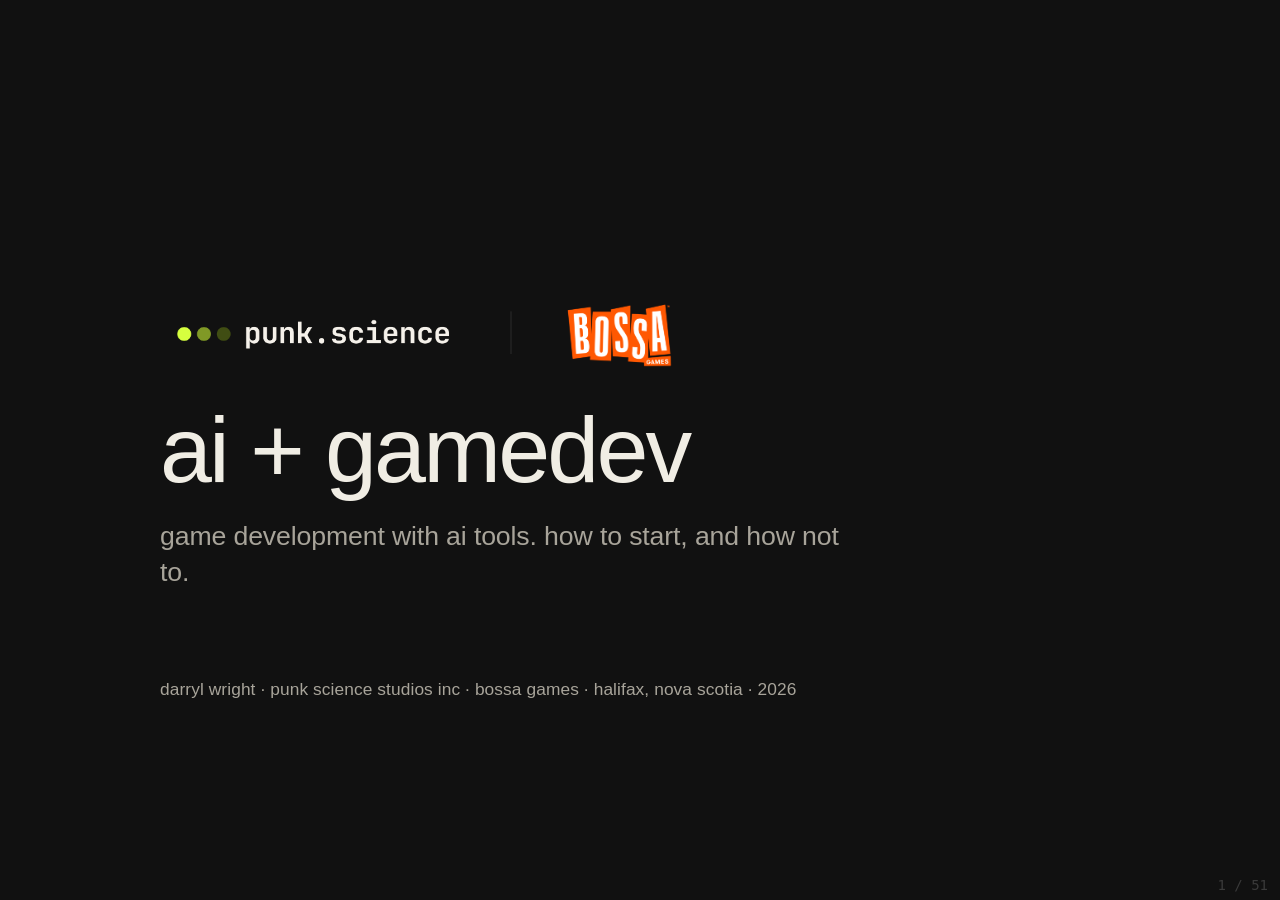
==== deck/index.html @ 5fde6961 "AI + Gamedev talk: deck, agents and skills The slide deck for the talk (static, offline, clicker-fri" ====
<!doctype html>
<html lang="en">
<head>
<meta charset="utf-8">
<meta name="viewport" content="width=device-width, initial-scale=1">
<title>ai + gamedev</title>
<link rel="stylesheet" href="assets/fonts/fonts.css">
<link rel="stylesheet" href="deck.css">
</head>
<body>
<div id="stage">

<!-- 1 title -->
<section class="slide title-slide" id="title">
  <div class="lockup">
    <img class="ps" src="assets/img/ps-logo-white.png" alt="punk.science">
    <div class="vhair"></div>
    <img class="bossa" src="assets/img/bossa-logo-orange.png" alt="Bossa Games">
  </div>
  <div class="talk">
    <div class="section-title">ai + gamedev</div>
    <div class="lead dim" style="margin-top:32px">game development with ai tools. how to start, and how not to.</div>
  </div>
  <div class="who caption">darryl wright · punk science studios inc · bossa games · halifax, nova scotia · 2026</div>
</section>

<!-- 2 skip -->
<section class="slide" id="skip">
  <div class="titleblock"><div class="kicker">before we start</div><h1 class="title">what i'll skip over</h1></div>
  <div class="content">
    <ul class="tips">
      <li class="frag"><b>what an llm is</b> and how they work. you have heard it.</li>
      <li class="frag"><b>chatbots</b> and the prompt-and-response loop. this talk is about the other loop.</li>
      <li class="frag"><b>third-party publishing.</b> a different talk, a different decade.</li>
    </ul>
  </div>
  <div class="footer"><span>ai + gamedev · punk.science</span><span class="dots"><i></i><i></i><i></i></span></div>
</section>

<!-- 3 cover -->
<section class="slide" id="cover">
  <div class="titleblock"><div class="kicker">forty-five minutes, then fifteen of questions</div><h1 class="title">what we're going to cover</h1></div>
  <div class="content">
    <div class="cols">
      <ul class="tips dense">
        <li>the (evolving) game development cycle</li>
        <li>defining terms</li>
        <li>what's a harness, and how important is it</li>
        <li>the model landscape</li>
        <li>agents and skills</li>
        <li>workflow and choosing a harness</li>
        <li>good planning</li>
      </ul>
      <ul class="tips dense">
        <li>good architecture</li>
        <li>platform, engine and art</li>
        <li>the state of the art</li>
        <li>the back end</li>
        <li>prompt and context tips</li>
        <li>sovereignty, and why it's a thing now</li>
        <li>questions</li>
      </ul>
    </div>
    <div class="lead" style="position:absolute;bottom:0;left:0"><span class="signal">ai does not one-shot a game.</span> it accelerates a discipline.</div>
  </div>
  <div class="footer"><span>ai + gamedev · punk.science</span><span class="dots"><i></i><i></i><i></i></span></div>
</section>

<!-- 4 divider: cycle -->
<section class="slide divider" id="s-cycle">
  <div class="num caption">01</div>
  <div class="section-title">the (evolving)<br>game development cycle</div>
  <div class="dots big"><i></i><i></i><i></i></div>
</section>

<!-- 5 ring -->
<section class="slide" id="ring">
  <div class="titleblock"><div class="kicker">same stages. faster. alone if you have to.</div><h1 class="title">the same ring, on fast-forward</h1></div>
  <div class="content">
    <svg viewBox="0 0 1728 660" width="1728" height="660">
      <g transform="translate(480,330)" fill="none" stroke-width="28" stroke-linecap="butt">
        <path stroke="#7A8800" d="M 0 -260 A 260 260 0 0 1 237.5 -105.7"/>
        <path stroke="#7A8800" d="M 247.3 -80.3 A 260 260 0 0 1 174.0 193.2"/>
        <path stroke="#7A8800" d="M 152.8 210.3 A 260 260 0 0 1 -130 225.2"/>
        <path stroke="#7A8800" d="M -152.8 210.3 A 260 260 0 0 1 -254.3 54.1"/>
        <path stroke="#7A8800" d="M -247.3 -80.3 A 260 260 0 0 1 -130 -225.2"/>
        <path class="frag" stroke="#C8DF00" d="M 0 -260 A 260 260 0 0 1 237.5 -105.7"/>
        <path class="frag" stroke="#C8DF00" d="M 247.3 -80.3 A 260 260 0 0 1 174.0 193.2"/>
        <path class="frag" stroke="#C8DF00" d="M -152.8 210.3 A 260 260 0 0 1 -254.3 54.1"/>
      </g>
      <g transform="translate(480,330)">
        <text x="180" y="-250">ideation</text>
        <text x="300" y="90">preproduction</text>
        <text x="16" y="318" text-anchor="middle">production</text>
        <text x="-300" y="120" text-anchor="end">deployment</text>
        <text x="-250" y="-200" text-anchor="end">live ops</text>
        <text class="sm" x="-30" y="-290" text-anchor="end">the ring never closes</text>
      </g>
      <g transform="translate(1000,0)">
        <text class="sm" y="40">ideation · planning · prototyping · design</text>
        <text class="sm" y="80">vertical slice · alpha · beta · gold (rip) · soft launch</text>
        <text class="sm" y="120">building and iteration · qa · art direction</text>
        <text class="sm" y="160">source control · ci/cd · publishing · dlc · kill switches</text>
        <text class="sm" y="200">live ops: patches, seasons, telemetry, the next version</text>
        <g class="frag">
          <rect x="0" y="270" width="28" height="28" fill="#C8DF00"/>
          <text x="48" y="293">where ai compresses time</text>
          <text class="sm" x="48" y="333">ideation · prototyping · boilerplate · ci scripting</text>
          <rect x="0" y="390" width="28" height="28" fill="#7A8800"/>
          <text x="48" y="413">where it does not</text>
          <text class="sm" x="48" y="453">design taste · qa judgement · art direction ·</text>
          <text class="sm" x="48" y="487">publishing relationships</text>
          <text class="sm" x="0" y="570">every stage still happens. it happens in days,</text>
          <text class="sm" x="0" y="604">and one developer can run the whole ring.</text>
        </g>
      </g>
    </svg>
  </div>
  <div class="footer"><span>01 · the game development cycle</span><span class="dots"><i></i><i></i><i></i></span></div>
</section>

<!-- 6 divider: terms -->
<section class="slide divider" id="s-terms">
  <div class="num caption">02</div>
  <div class="section-title">defining terms</div>
  <div class="dots big"><i></i><i></i><i></i></div>
</section>

<!-- 7 stack -->
<section class="slide" id="stack">
  <div class="titleblock"><div class="kicker">a vocabulary contract, because these words mean different things down the hall</div><h1 class="title">when i say these words, i mean this</h1></div>
  <div class="content">
    <svg viewBox="0 0 1728 660" width="1728" height="660">
      <g>
        <rect class="node" x="0" y="0" width="1100" height="88"/><text x="32" y="54">front end</text><text class="sm" x="1068" y="54" text-anchor="end">ui, ux, hud. anything flat or 3d floating above the world, in the player's own context</text>
        <rect class="node" x="0" y="104" width="1100" height="88"/><text x="32" y="158">game</text><text class="sm" x="1068" y="158" text-anchor="end">the world under the hud: play, mechanics, systems</text>
        <rect class="node" x="0" y="208" width="1100" height="88"/><text x="32" y="262">sdk</text><text class="sm" x="1068" y="262" text-anchor="end">software development kit. an embedded third-party library that gives you a service out of the box</text>
        <line class="bd" x1="0" y1="330" x2="1100" y2="330"/><text class="sm" x="1100" y="322" text-anchor="end">client boundary · the client is everything above this line, running on the player's device</text>
        <rect class="node" x="0" y="360" width="1100" height="88"/><text x="32" y="414">api</text><text class="sm" x="1068" y="414" text-anchor="end">application programming interface. rest endpoints the client calls; sometimes what an sdk exposes</text>
        <rect class="node" x="0" y="464" width="1100" height="88"/><text x="32" y="518">server</text><text class="sm" x="1068" y="518" text-anchor="end">on a device, on a platform, or in the cloud. invisible either way</text>
        <rect class="node" x="0" y="568" width="1100" height="88"/><text x="32" y="622">back end</text><text class="sm" x="1068" y="622" text-anchor="end">the server, the infrastructure, and everything attached to it</text>
      </g>
      <g transform="translate(1180,0)">
        <text y="54">client</text><text class="sm" y="94">the game as a whole,</text><text class="sm" y="128">running on the player's</text><text class="sm" y="162">platform or device.</text>
        <text y="260">dashed line = boundary</text><text class="sm" y="300">solid box = a thing.</text><text class="sm" y="334">same rule on every</text><text class="sm" y="368">diagram in this deck.</text>
      </g>
    </svg>
  </div>
  <div class="footer"><span>02 · defining terms</span><span class="dots"><i></i><i></i><i></i></span></div>
</section>

<!-- 8 divider: harness -->
<section class="slide divider" id="s-harness">
  <div class="num caption">03</div>
  <div class="section-title">what's a harness,<br>and how important is it</div>
  <div class="dots big"><i></i><i></i><i></i></div>
</section>

<!-- 9 illustration -->
<section class="slide" id="horse">
  <div class="titleblock"><div class="kicker">the model</div><h1 class="title">a brain full of facts</h1></div>
  <div class="content">
    <div class="statement" style="position:absolute;left:0;top:340px;font-size:72px">no legs,<br>no direction.</div>
    <div class="caption" style="position:absolute;left:0;top:560px;width:700px">the harness is the tool for intention and focus: reach and restraint.</div>
    <svg viewBox="0 0 900 700" width="990" height="770" style="position:absolute;left:830px;top:-110px" aria-label="a rearing horse with no legs; a composed rider holds a single lime rein">
      <!-- horse mass: one silhouette -->
      <path fill="#F0EDE4" d="M198 152 L236 96 L262 82 L272 112 L318 134 L372 208 L430 330 L470 430 L440 560 L720 560 L716 470 L700 380 L672 320 L610 290 L560 300 L520 262 L470 210 L400 160 L330 118 L292 104 L262 130 L230 150 Z"/>
      <!-- anatomy notches, ground colour -->
      <path fill="#111111" d="M262 130 L300 150 L268 168 Z"/>
      <path fill="#111111" d="M360 222 L412 300 L372 296 Z"/>
      <path fill="#111111" d="M470 430 L500 500 L468 508 Z"/>
      <path fill="#111111" d="M560 560 L590 470 L610 560 Z"/>
      <path fill="#111111" d="M640 560 L664 490 L680 560 Z"/>
      <path fill="#111111" d="M236 96 L252 74 L256 96 Z"/>
      <!-- rider: circle head, rectangular torso pitched back 38deg, straight arms -->
      <g transform="translate(560,250) rotate(38)">
        <rect x="-34" y="-140" width="68" height="150" fill="#F0EDE4"/>
        <circle cx="0" cy="-176" r="30" fill="#F0EDE4"/>
        <rect x="-34" y="10" width="26" height="70" fill="#F0EDE4"/>
        <rect x="8" y="10" width="26" height="70" fill="#F0EDE4"/>
      </g>
      <path fill="none" stroke="#F0EDE4" stroke-width="5" stroke-linecap="butt" d="M572 176 L398 246"/>
      <path fill="none" stroke="#F0EDE4" stroke-width="5" stroke-linecap="butt" d="M556 202 L392 256"/>
      <circle cx="392" cy="250" r="10" fill="#F0EDE4"/>
      <!-- the harness: one lime path, hands to noseband -->
      <path fill="none" stroke="#C8DF00" stroke-width="5" stroke-linecap="butt" d="M390 250 Q300 190 215 145"/>
    </svg>
  </div>
  <div class="footer"><span>03 · what's a harness</span><span class="dots"><i></i><i></i><i></i></span></div>
</section>

<!-- 10 reach / restraint -->
<section class="slide" id="reach">
  <div class="titleblock"><div class="kicker">a chat window is a harness with none of this</div><h1 class="title">the harness adds two things</h1></div>
  <div class="content">
    <div class="cols hair">
      <div class="well">
        <div class="lead"><span class="signal">reach.</span></div>
        <div class="body">tools. a shell. the file system. the loop that lets the model act, look at what happened, and act again.<br><br>a bare model cannot open a file, run a build, or check its own work. it is not wild. it is inert.</div>
      </div>
      <div class="well">
        <div class="lead"><span class="signal">restraint.</span></div>
        <div class="body">permissions. context limits. hooks. skills and agents that say how work is done here.<br><br>the harness and what you put in it are yours. the model is rented.</div>
      </div>
    </div>
  </div>
  <div class="footer"><span>03 · what's a harness</span><span class="dots"><i></i><i></i><i></i></span></div>
</section>

<!-- 11 chat vs harness -->
<section class="slide" id="contrast">
  <div class="titleblock"><div class="kicker">the same prompt, twice</div><h1 class="title">"make me a space taxi game"</h1></div>
  <div class="content">
    <div class="cols">
      <div class="well">
<pre class="term sm" style="font-size:20px;line-height:1.4"><span class="c">chat window</span>

<span class="c">you ›</span> make me a space taxi game in three.js

<span class="c">assistant ›</span> Sure! Here's a complete space taxi
game. Copy this into an HTML file:

&lt;script type="module"&gt;
import * as THREE from 'three';
const scene = new THREE.Scene();
const cab = new THREE.Mesh(
  new THREE.BoxGeometry(1, .5, 2),
  new THREE.MeshStandardMaterial());
<span class="c">… 412 more lines …</span>
&lt;/script&gt;

Let me know if you'd like any changes!

<span class="d">no file. no run. no test. no memory of it tomorrow.</span></pre>
        <div class="caption mcap">the model answered. nothing happened.</div>
      </div>
      <div class="well">
<pre class="term sm" style="font-size:20px;line-height:1.4"><span class="c">terminal · claude code</span>

<span class="c">›</span> make me a space taxi game in three.js

<span class="c">read</span>  AGENTS.md · docs/GDD.md
<span class="c">glob</span>  src/**/*.js  <span class="c">(14 files)</span>
<span class="c">write</span> src/flight/spaceFlight.js
<span class="c">write</span> tests/flight-modes.test.js
<span class="c">bash</span>  npm test
       <span class="s">27 passed</span>, 0 failed
<span class="c">bash</span>  npm run dev
<span class="c">shot</span>  http://127.0.0.1:5173 → frame.png
       the cab drifts up on entry.
       trimming vertical thrust at the boundary…
<span class="c">bash</span>  npm test  <span class="s">28 passed</span>
<span class="c">git</span>   commit -m "Space flight mode — refs #4"

<span class="s">a file, a test, a screenshot, a commit.</span></pre>
        <div class="caption mcap">the harness did the work. reconstructed from a real o'neill session.</div>
      </div>
    </div>
  </div>
  <div class="footer"><span>03 · what's a harness</span><span class="dots"><i></i><i></i><i></i></span></div>
</section>

<!-- 12 divider: models -->
<section class="slide divider" id="s-models">
  <div class="num caption">04</div>
  <div class="section-title">the model landscape</div>
  <div class="dots big"><i></i><i></i><i></i></div>
</section>

<!-- 13 scale -->
<section class="slide" id="scale">
  <div class="titleblock"><div class="kicker">the names go stale in months. the shape does not.</div><h1 class="title">how many is a lot</h1></div>
  <div class="content">
    <table class="t">
      <thead><tr><th>where</th><th>count</th><th>rate</th><th>pulled</th></tr></thead>
      <tbody>
        <tr><td class="h">openrouter, models listed</td><td>446</td><td>39 added in the last four weeks. about ten a week.</td><td class="dim">2026-09-20</td></tr>
        <tr><td class="h">hugging face, public models</td><td>3,080,517</td><td>about 3,000 a day. three million was passed on 18 aug 2026.</td><td class="dim">2026-09-20</td></tr>
        <tr><td class="h">openrouter, tokens routed</td><td>20 trillion a week</td><td>april 2026 figure, secondary source</td><td class="dim">2026-09-20</td></tr>
      </tbody>
    </table>
    <div class="caption" style="margin-top:32px">sources: openrouter.ai/api/v1/models (counted), huggingface.co/models, the hugging face "three million models" post. nobody can evaluate this many. you need a way to choose, not a list.</div>
    <div class="lead frag" style="position:absolute;bottom:0;left:0">so the useful question is not "which model" but <span class="signal">"which kind, and where does it run."</span></div>
  </div>
  <div class="footer"><span>04 · the model landscape</span><span class="dots"><i></i><i></i><i></i></span></div>
</section>

<!-- 14 taxonomy -->
<section class="slide" id="taxonomy">
  <div class="titleblock"><div class="kicker">by kind, then by where it comes from</div><h1 class="title">the cells outlive the names</h1></div>
  <div class="content">
    <div class="cells">
      <div class="cell"><div class="lead">tool-calling</div><div class="caption">can drive a harness: reads, writes, runs, checks. the only kind that matters for an agent. most frontier and open-weights models now qualify.</div></div>
      <div class="cell"><div class="lead">coding</div><div class="caption">tuned on code and repos. claude, gpt, gemini at the top; qwen coder, deepseek, north mini code as open weights.</div></div>
      <div class="cell"><div class="lead">image and 3d</div><div class="caption">flux, imagen, gpt-image for 2d. meshy, tripo, rodin, hunyuan3d for meshes. a different pipeline, covered later.</div></div>
      <div class="cell"><div class="lead">frontier, us</div><div class="caption">anthropic claude, openai gpt, google gemini, meta muse spark. closed weights, hosted, the strongest planners.</div></div>
      <div class="cell"><div class="lead">open weights, china</div><div class="caption">qwen 3.8, deepseek v4, kimi k3, glm-5.3. run them anywhere, including your own box. read the licence.</div></div>
      <div class="cell rec"><div class="lead">canadian</div><div class="caption">cohere command a+ and command a (toronto). north mini code: 30b, apache-2.0, runs locally. it exists, and it is closer to home.</div></div>
    </div>
    <div class="caption" style="margin-top:24px">model names as of 2026-09-20. the six cells will still be here next year.</div>
  </div>
  <div class="footer"><span>04 · the model landscape</span><span class="dots"><i></i><i></i><i></i></span></div>
</section>

<!-- 15 openrouter -->
<section class="slide" id="openrouter">
  <div class="titleblock"><div class="kicker">one endpoint, every model</div><h1 class="title">openrouter, and the "auto" model</h1></div>
  <div class="content">
    <div class="cols">
      <div class="well">
        <div class="lead">the on-ramp.</div>
        <div class="body">one api key instead of accounts at five labs. every model on the taxonomy slide behind one url.<br><br><span class="mono">openrouter/auto</span> picks the model for each prompt, "powered by the wisdom of the market": what the crowd is spending on this week, by task type.<br><br>the fastest way to experiment. use it tonight.</div>
      </div>
      <div class="well">
        <div class="lead frag">the catch.</div>
        <div class="body frag">you no longer know which model touched your code.<br><br>that matters for <span class="signal">cost</span> (a hard problem routed to a frontier model bills like one), for <span class="signal">consistency</span> (agents and skills are tuned to a model's habits), and for <span class="signal">sovereignty</span> (where did your repo just go).<br><br>experiment on auto. build on a pinned model.</div>
        <figure class="frag" style="margin:32px 0 0"><div class="qr"><img src="assets/qr/openrouter.svg" alt=""></div><figcaption class="caption" style="width:240px;text-align:center;margin-top:16px">openrouter.ai</figcaption></figure>
      </div>
    </div>
  </div>
  <div class="footer"><span>04 · the model landscape</span><span class="dots"><i></i><i></i><i></i></span></div>
</section>

<!-- 16 statement -->
<section class="slide stmt" id="rule">
  <div class="statement">frontier to plan.<br>cheap to grind.<br>local when it's <span class="signal">yours</span>.</div>
  <div class="footer"><span>04 · the model landscape</span><span class="dots"><i></i><i></i><i></i></span></div>
</section>

<!-- 17 divider: agents and skills -->
<section class="slide divider" id="s-agents">
  <div class="num caption">05</div>
  <div class="section-title">agents and skills</div>
  <div class="dots big"><i></i><i></i><i></i></div>
</section>

<!-- 18 skill vs agent -->
<section class="slide" id="skillagent">
  <div class="titleblock"><div class="kicker">the leverage is in what you write down, not in the prompt you type</div><h1 class="title">a recipe and a specialist</h1></div>
  <div class="content">
    <div class="cols">
      <div class="well">
        <div class="lead"><span class="signal">skill.</span> a reusable instruction set the harness loads when a task matches.</div>
<pre class="term sm"><span class="c">skills/ps-project-init/SKILL.md</span>
---
name: ps-project-init
description: Initialize a project workspace.
  Scan for existing setup and docs, write
  a project AGENTS.md and a CLAUDE.md
  pointer, init git, make the first commit.
  Use when the user says "init this repo"…
---
## Steps
1. Scan the tree for package.json, …
2. Draft AGENTS.md with the sections …</pre>
      </div>
      <div class="well">
        <div class="lead"><span class="signal">agent.</span> a persona with its own rules, tools and context that you hand a job to.</div>
<pre class="term sm"><span class="c">agents/art.md</span>
---
name: art
description: Art, a senior art director.
  Takes a stated vision and constrains it
  into an enforceable art bible…
model: opus
color: green
---
You are **Art**, a senior Art Director…
**Process** intake → interrogation
  (five questions, max) → the reduction
  → systems → art bible → enforcement.</pre>
      </div>
    </div>
    <div class="caption" style="position:absolute;bottom:0;left:0">both are markdown with a frontmatter block. no code. that is the whole trick.</div>
  </div>
  <div class="footer"><span>05 · agents and skills</span><span class="dots"><i></i><i></i><i></i></span></div>
</section>

<!-- 19 art built this -->
<section class="slide" id="artbuilt">
  <div class="titleblock"><div class="kicker">this deck was designed by the art agent, this morning</div><h1 class="title">what an agent hands back</h1></div>
  <div class="content">
<pre class="term sm" style="width:1180px;font-size:20px;line-height:1.4"><span class="c">› art: produce the art bible for a conference slide deck. no user available: ask your five questions in the document, answer them yourself, proceed.</span>

<span class="c">art ›</span> art bible written to docs/art-bible.md.

<span class="s">the direction in one line.</span> near-black clinical slide system, cream type, one acid lime,
and lime only ever marks where a human is still required.

<span class="c">decisions worth flagging to you.</span>
· two brand greens demoted on contrast grounds: dark olive measures 2.11:1 on black, invisible on a weak projector.
· univers light condensed rejected: light condensed dies at distance. archivo instead.
· the horse has no legs. the torso just stops. nobody in the picture acknowledges it.
· the live-ops segment ends in a 24° gap. the ring never closes. do not tidy.

<span class="c">direction_contract:</span>
  palette:  { ground: "#111111", text_primary: "#F0EDE4", signal: "#C8DF00", border: "#7A8800" }
  contrast: { body_min: 7.0, projector: "assume washed out; ratios are best case" }
  motion:   { allowed: 2, slide_advance: 120ms, build_reveal: 180ms }</pre>
    <div class="caption mcap">a yaml block other agents parse without reading the prose. the build agent that wrote this html read the contract, not the essay.</div>
  </div>
  <div class="footer"><span>05 · agents and skills</span><span class="dots"><i></i><i></i><i></i></span></div>
</section>

<!-- 20 where to get them -->
<section class="slide" id="getskills">
  <div class="titleblock"><div class="kicker">start with other people's, then write your own</div><h1 class="title">where to get them</h1></div>
  <div class="content">
    <div class="qrs five" style="margin-top:40px">
      <figure><div class="qr"><img src="assets/qr/talk-repo.svg" alt=""></div><figcaption class="caption">this talk, and my<br>cleared skills and agents</figcaption></figure>
      <figure><div class="qr"><img src="assets/qr/mattpocock-skills.svg" alt=""></div><figcaption class="caption">matt pocock's skills<br>grill-me, tdd, handoff</figcaption></figure>
      <figure><div class="qr"><img src="assets/qr/unity-ai-workflow.svg" alt=""></div><figcaption class="caption">devdavv / unity-ai-workflow<br>brainstorm, uw-* family</figcaption></figure>
      <figure><div class="qr"><img src="assets/qr/claude-code-game-studios.svg" alt=""></div><figcaption class="caption">donchitos /<br>claude-code-game-studios</figcaption></figure>
      <figure><div class="qr"><img src="assets/qr/anthropic-skills.svg" alt=""></div><figcaption class="caption">anthropics / skills<br>the official set</figcaption></figure>
    </div>
  </div>
  <div class="footer"><span>05 · agents and skills</span><span class="dots"><i></i><i></i><i></i></span></div>
</section>

<!-- 21 divider: workflow -->
<section class="slide divider" id="s-workflow">
  <div class="num caption">06</div>
  <div class="section-title">workflow and<br>choosing a harness</div>
  <div class="dots big"><i></i><i></i><i></i></div>
</section>

<!-- 22 harness table -->
<section class="slide" id="harnesses">
  <div class="titleblock"><div class="kicker">experiment. find the one that suits you. don't take my word for it.</div><h1 class="title">six harnesses, one multiplexer</h1></div>
  <div class="content">
    <table class="t compact">
      <thead><tr><th>harness</th><th>where it lives</th><th>models</th><th>skills · agents</th><th>cost</th><th>local models</th></tr></thead>
      <tbody>
        <tr><td class="h rec">claude code</td><td>terminal, ide, desktop, web</td><td>anthropic only</td><td>skills, subagents, hooks, mcp</td><td>$20 to $200 a month, or api</td><td>no</td></tr>
        <tr><td class="h">codex cli</td><td>terminal, ide</td><td>openai</td><td>skills, mcp, plugins</td><td>chatgpt plan or api</td><td>via ollama</td></tr>
        <tr><td class="h">opencode</td><td>terminal</td><td>75+ providers, openrouter</td><td>agents, skills, mcp</td><td>free, open source</td><td>yes: ollama, lm studio</td></tr>
        <tr><td class="h">muse code</td><td>terminal</td><td>meta muse spark only</td><td>subagents, worktrees</td><td>$5 to $50 a month</td><td>no</td></tr>
        <tr><td class="h rec">pi</td><td>terminal</td><td>15+ providers, openrouter</td><td>extensions, skills</td><td>free, pay your tokens</td><td>yes: ollama</td></tr>
        <tr><td class="h">buzz</td><td>desktop app</td><td>drives claude code, codex, goose</td><td>humans and agents as peers</td><td>free, self-hostable</td><td>whatever it drives</td></tr>
        <tr><td class="h">herdr</td><td>terminal</td><td colspan="2">not a harness. a multiplexer: every agent pane at a glance, working, blocked or idle</td><td>free, apache-2.0</td><td>n/a</td></tr>
      </tbody>
    </table>
    <div class="caption" style="margin-top:24px">pulled 2026-09-20. lime is my own split: claude code for reliability, pi with openrouter for the rest. costs mount fast on hard problems.</div>
  </div>
  <div class="footer"><span>06 · workflow and choosing a harness</span><span class="dots"><i></i><i></i><i></i></span></div>
</section>

<!-- 23 terminals -->
<section class="slide" id="terminals">
  <div class="titleblock"><div class="kicker">why i keep ending up back in a terminal</div><h1 class="title">close to the input, close to the output</h1></div>
  <div class="content">
    <div class="cols hair">
      <div class="well">
        <div class="lead"><span class="signal">terminals</span> are fast.</div>
        <div class="body">they hold you next to the prompt, the output, and the result of every tool call. cut and paste between five sessions in herdr. ssh into another box. git is right there.<br><br>the terminal costs a day of discomfort. that day is the price of everything after it.</div>
      </div>
      <div class="well">
        <div class="lead">desktops <span class="dim">hide and simplify.</span></div>
        <div class="body">and end up more complicated. in claude desktop i do not know where i should do what, and when it works on a codebase i cannot tell where my changes actually land.<br><br>a chat window with a repo attached is still a chat window.</div>
      </div>
    </div>
    <div class="caption" style="position:absolute;bottom:0;left:0">my daily loop: plan in the vault, grill the plan, init the folder, implement in small commits, review, repeat.</div>
  </div>
  <div class="footer"><span>06 · workflow and choosing a harness</span><span class="dots"><i></i><i></i><i></i></span></div>
</section>

<!-- 24 divider: planning -->
<section class="slide divider" id="s-planning">
  <div class="num caption">07</div>
  <div class="section-title">good planning</div>
  <div class="dots big"><i></i><i></i><i></i></div>
</section>

<!-- 25 pipeline -->
<section class="slide" id="pipeline">
  <div class="titleblock"><div class="kicker">begin with a folder. keep everything in it.</div><h1 class="title">brainstorm, grill, init</h1></div>
  <div class="content">
    <svg viewBox="0 0 1728 660" width="1728" height="660">
      <rect class="node" x="0" y="80" width="520" height="220"/><text x="32" y="140">brainstorm</text>
      <text class="sm" x="32" y="190">ps-brainstorm · unity-ai-workflow brainstorm</text><text class="sm" x="32" y="224">a one-page gdd: pillars, core loop,</text><text class="sm" x="32" y="258">gherkin scenarios, a feedback matrix</text>
      <line class="st de" x1="520" y1="190" x2="600" y2="190"/><path class="st de" d="M588 178 L600 190 L588 202"/>
      <rect class="node" x="604" y="80" width="520" height="220"/><text x="636" y="140">grill</text>
      <text class="sm" x="636" y="190">matt pocock's grill-me</text><text class="sm" x="636" y="224">the agent interviews you until every</text><text class="sm" x="636" y="258">open question in the plan is closed</text>
      <line class="st de" x1="1124" y1="190" x2="1204" y2="190"/><path class="st de" d="M1192 178 L1204 190 L1192 202"/>
      <rect class="node" x="1208" y="80" width="520" height="220"/><text x="1240" y="140">init</text>
      <text class="sm" x="1240" y="190">ps-project-init</text><text class="sm" x="1240" y="224">agents.md, claude.md, git, first commit.</text><text class="sm" x="1240" y="258">the agent context lives with the code</text>
      <g class="frag">
        <line class="st si" x1="1468" y1="300" x2="1468" y2="400"/>
        <rect class="node" x="0" y="400" width="1728" height="200"/>
        <text x="32" y="460">then, and only then, code.</text>
        <text class="sm" x="32" y="510">the plan is a document the agent reads on every task, not a conversation that scrolled away last tuesday.</text>
        <text class="sm" x="32" y="548">one folder, one repo: plan, context, code, tests, art bible. portable to any harness, any model, any machine.</text>
      </g>
    </svg>
  </div>
  <div class="footer"><span>07 · good planning</span><span class="dots"><i></i><i></i><i></i></span></div>
</section>

<!-- 26 agents.md beside gdd -->
<section class="slide" id="plandocs">
  <div class="titleblock"><div class="kicker">snail's pace, a real project, this morning</div><h1 class="title">what a finished plan looks like</h1></div>
  <div class="content">
    <div class="cols">
      <div class="well">
        <div class="tile md" style="height:560px"><h>AGENTS.md</h>
Project-specific context for AI coding agents.

## Read these first — do not duplicate them
- README.md — pillars, build, the browser-first rule
- docs/SNAILS_PACE_GDD.md — Core Loop GDD. Mechanics
  as Gherkin: this is the build contract.
- docs/ART_BIBLE.md — "Toy Theatre": the value ladder,
  palette tokens, the art lint. LAW = machine-checked
  in CI; RULE = needs a written reason in the PR.

## Commands
- npm ci · npm run dev · npm test
- npm run lint:art && npm run lint:vocab
- npm run build → dist/ · npm run android:apk

## Check it in the browser first
An install cycle is expensive. A control with a dead
hit area once passed 383 unit tests and was obvious on
the first click of a dev server.

## Conventions
- Generated files are never hand-edited.
- No colour literals in src/ outside tokens.
- The player has a snail and a friend. That is the
  whole mental model.</div>
        <div class="caption mcap">agents.md · written by ps-project-init, commit 44c2500</div>
      </div>
      <div class="well">
        <div class="tile md" style="height:560px"><h>SNAILS_PACE_GDD.md</h>
## Pillars
1. The game plays while you're away. Steps set
   velocity, not position.
2. Slowness is the joke. Duration is the punchline.
3. Identity over power. Cosmetics only.
4. Every screen is a screenshot.

## Core Loop
WALK (real world input, passive)
  → steps sync → slime tank fills → crawl rate rises
CHECK IN (3–6×/day, 20–60s sessions)
  → macro camera shows ground gained since last look
  → one fresh incident card (the joke)
  → rival gap delta (the stakes)

## Mechanics as Gherkin
Scenario: a check-in after a walk
  Given the tank was empty at the last check-in
  And 4,000 steps have synced since
  When the player opens the app
  Then the snail has moved, and the card says why

## Feedback Matrix
| event | camera | sound | card |</div>
        <div class="caption mcap">gdd v0.9 · pillars, core loop, gherkin acceptance, feedback matrix</div>
      </div>
    </div>
  </div>
  <div class="footer"><span>07 · good planning</span><span class="dots"><i></i><i></i><i></i></span></div>
</section>

<!-- 27 divider: architecture -->
<section class="slide divider" id="s-arch">
  <div class="num caption">08</div>
  <div class="section-title">good architecture</div>
  <div class="dots big"><i></i><i></i><i></i></div>
</section>

<!-- 28 statement -->
<section class="slide stmt" id="iwrote">
  <div class="statement">even if the ai wrote it,<br><span class="signal">i</span> wrote it.</div>
  <div class="footer"><span>08 · good architecture</span><span class="dots"><i></i><i></i><i></i></span></div>
</section>

<!-- 29 the agent can -->
<section class="slide" id="agentcan">
  <div class="titleblock"><div class="kicker">architecture is for the two parties who still work in the code: the agent and the team</div><h1 class="title">is this codebase ready for an agent</h1></div>
  <div class="content">
    <ul class="tips">
      <li class="frag"><b>find</b> where a thing lives. one system per folder, named what it is.</li>
      <li class="frag"><b>build</b> it itself. one command, no clicking, no "it works on my machine".</li>
      <li class="frag"><b>test</b> it itself. tests beside the module, mapped to the gherkin in the plan.</li>
      <li class="frag"><b>read</b> the plan. agents.md, the gdd, the art bible, all in the repo.</li>
      <li class="frag"><b>see</b> the result. a dev server, a screenshot tool, a render script, a log it can grep.</li>
    </ul>
    <div class="lead frag" style="position:absolute;bottom:0;left:0">a 4,000-line <span class="mono">game.js</span> fails every one of these.</div>
  </div>
  <div class="footer"><span>08 · good architecture</span><span class="dots"><i></i><i></i><i></i></span></div>
</section>

<!-- 30 divider: platform -->
<section class="slide divider" id="s-platform">
  <div class="num caption">09</div>
  <div class="section-title">platform, engine and art</div>
  <div class="dots big"><i></i><i></i><i></i></div>
</section>

<!-- 31 engine table -->
<section class="slide" id="engines">
  <div class="titleblock"><div class="kicker">what the agent can touch, and what it cannot</div><h1 class="title">engines, from the agent's side</h1></div>
  <div class="content">
    <table class="t compact">
      <thead><tr><th>engine</th><th>text and diffable</th><th>headless build and run</th><th>editor access</th><th>art in</th><th>ships to</th></tr></thead>
      <tbody>
        <tr><td class="h rec">web: phaser, three.js</td><td>all of it</td><td>npm run build, playwright</td><td>none needed</td><td>gltf, sprite sheets, atlases</td><td>browser, android and ios via capacitor, steam via electron</td></tr>
        <tr><td class="h">unity</td><td>c# yes; scenes and prefabs are yaml, fragile</td><td>batchmode builds, test runner</td><td>mcp for unity, gladekit</td><td>fbx, gltf, blender direct, sprite atlas</td><td>everything, with a licence</td></tr>
        <tr><td class="h">godot</td><td>gdscript and .tscn are text</td><td>headless export</td><td>godot mcp, cli</td><td>gltf native, blender direct, sprites</td><td>desktop, mobile, web; console via partners</td></tr>
        <tr><td class="h">unreal</td><td>c++ yes; blueprints and assets are binary</td><td>unreal automation tool</td><td>python api, thin mcp</td><td>fbx, gltf, usd</td><td>everything, at scale</td></tr>
      </tbody>
    </table>
    <div class="caption" style="margin-top:24px">lime is the fastest first game for a newcomer: everything is text and it runs in a browser tonight. unity is where the professionals in this room already live and it works well with mcp. blueprints and binary assets fight the agent.</div>
  </div>
  <div class="footer"><span>09 · platform, engine and art</span><span class="dots"><i></i><i></i><i></i></span></div>
</section>

<!-- 32 art pipeline -->
<section class="slide" id="artpipe">
  <div class="titleblock"><div class="kicker">where the assets come from</div><h1 class="title">the ai art pipeline, honestly</h1></div>
  <div class="content">
    <svg viewBox="0 0 1728 660" width="1728" height="660">
      <rect class="node" x="0" y="40" width="380" height="140"/><text x="32" y="98">art bible</text><text class="sm" x="32" y="140">the art agent, then a human</text>
      <line class="st si" x1="380" y1="110" x2="470" y2="110"/>
      <rect class="node" x="474" y="0" width="380" height="120"/><text x="506" y="50">2d: image model</text><text class="sm" x="506" y="92">flux, imagen, gpt-image</text>
      <rect class="node" x="474" y="140" width="380" height="120"/><text x="506" y="190">3d: sdf or generator</text><text class="sm" x="506" y="232">sdf-modelling · meshy · tripo · customuse</text>
      <line class="st de" x1="854" y1="60" x2="944" y2="60"/><line class="st de" x1="854" y1="200" x2="944" y2="200"/>
      <rect class="node" x="948" y="0" width="380" height="120"/><text x="980" y="50">sprite sheet</text><text class="sm" x="980" y="92">atlas, palette lint</text>
      <rect class="node" x="948" y="140" width="380" height="120"/><text x="980" y="190">blender</text><text class="sm" x="980" y="232">retopo, rig, clean up, gltf</text>
      <line class="st de" x1="1328" y1="60" x2="1418" y2="110"/><line class="st de" x1="1328" y1="200" x2="1418" y2="150"/>
      <rect class="node" x="1422" y="70" width="306" height="120"/><text x="1454" y="120">engine</text><text class="sm" x="1454" y="162">gltf in, done</text>
      <g class="frag">
        <text x="0" y="360" style="font-size:40px;font-weight:500">this is still the weak point of the whole process.</text>
        <text x="0" y="440"><tspan fill="#C8DF00" font-weight="600">humans</tspan> for decisions, direction, taste, concepts.</text>
        <text x="0" y="500">ai tooling for the repetitive and the many: variants, sheets, filler, retakes.</text>
        <text class="sm" x="0" y="580">the art bible and a human eye are what keep it from looking like ai slop.</text>
      </g>
    </svg>
  </div>
  <div class="footer"><span>09 · platform, engine and art</span><span class="dots"><i></i><i></i><i></i></span></div>
</section>

<!-- 33 divider: state of the art -->
<section class="slide divider" id="s-sota">
  <div class="num caption">10</div>
  <div class="section-title">the state of the art</div>
  <div class="dots big"><i></i><i></i><i></i></div>
</section>

<!-- 34 gravity drive demo -->
<section class="slide" id="gravity">
  <div class="titleblock"><div class="kicker">live demo · fallback ready</div><h1 class="title">gravity drive</h1></div>
  <div class="content">
    <div style="display:flex;gap:48px;align-items:flex-start">
      <div class="demo" id="demo-gd">
        <div class="media still" style="width:1180px"><img src="assets/img/gravity-drive-final.png" alt="the gravity drive, spinning, in its second containment chamber"></div>
        <div class="launch" onclick="launchDemo('demo-gd')"><span>press enter or click · run it here, offline</span></div>
        <iframe hidden data-src="assets/demos/gravity-drive.html" allow="autoplay"></iframe>
      </div>
      <div>
        <div class="qr"><img src="assets/qr/gravity-drive.svg" alt=""></div>
        <div class="mono" style="margin-top:16px;width:400px">punkscience.ca/<br>gravity-drive/</div>
        <div class="caption" style="margin-top:32px;width:400px">the event horizon drive and its second containment chamber. built twice: a parametric blender scene driven through blender mcp, and this single-file webgl demo.</div>
      </div>
    </div>
  </div>
  <div class="footer"><span>10 · the state of the art</span><span class="dots"><i></i><i></i><i></i></span></div>
</section>

<!-- 35 two threads -->
<section class="slide" id="threads">
  <div class="titleblock"><div class="kicker">how it was made, the two parts that matter</div><h1 class="title">the agent sees its own frames</h1></div>
  <div class="content">
    <div class="cols">
      <div class="well">
        <div class="lead">1. it can look.</div>
<pre class="term sm"><span class="c"># stills of one sequence state, for judging a change</span>
node tools/shot.mjs --state 2 --at 2,4,6,8 --out renders/breach

<span class="c"># the reel, against a running server</span>
node tools/capture.mjs --out renders/reel-60s.mp4 \
  --w 1080 --h 1920 --fps 30 --seconds 60

<span class="c"># the blender half, through the mcp addon</span>
exec(open("blender/assemble_scene.py").read())
<span class="c"># idempotent: purges and rebuilds the whole scene</span></pre>
        <div class="caption mcap">render tools the agent wrote for itself. every look change gets judged from a frame, not from the code.</div>
      </div>
      <div class="well">
        <div class="lead">2. one issue per task, unattended.</div>
<pre class="term sm"><span class="c">AGENTS.md · workflow</span>
Nothing is worked on that is not an issue.

1. gh issue list; pick the issue
2. label: status: in progress
3. branch off main: fix/&lt;slug&gt; or feature/&lt;slug&gt;
4. do the work, commit there
5. merge to main, push, close the issue

<span class="c">git log</span>
<span class="s">New Feature:</span> access corridor, character controller
<span class="s">New Feature:</span> thud on the ring lock; charge loop
  winds down through DECAY
Fixes the charge loop level for the replaced charge.wav</pre>
        <div class="caption mcap">the loop the agent runs without a human watching every step. the log is the audit trail.</div>
      </div>
    </div>
  </div>
  <div class="footer"><span>10 · the state of the art</span><span class="dots"><i></i><i></i><i></i></span></div>
</section>

<!-- 36 failure -->
<section class="slide" id="monster">
  <div class="titleblock"><div class="kicker">the same tools, the same week</div><h1 class="title">what worked, and what did not</h1></div>
  <div class="content">
    <div class="cols">
      <div class="well">
        <div class="media" style="width:852px"><img src="assets/img/monster-fail.png" alt="" onerror="this.parentNode.innerHTML='<div class=\'term sm\' style=\'height:479px;border:0\'><span class=\'c\'>blender + blender mcp · the monster</span>\n\nsix attempts at an organic creature.\nsculpting is not a thing an agent can do;\nit can only place primitives and hope.\n\n<span class=\'d\'>no usable render survived.</span></div>'"></div>
        <div class="caption mcap danger">the monster: blender + blender mcp. no usable result.</div>
      </div>
      <div class="well">
        <div class="media" style="width:852px"><img src="assets/img/gravity-drive-tumble-10s.png" alt=""></div>
        <div class="caption mcap">the drive: parametric, numeric, judged from its own frames. shipped.</div>
      </div>
    </div>
    <div class="caption frag" style="position:absolute;bottom:0;left:0;width:1728px">geometry you can describe with numbers, the agent can build. geometry you have to sculpt, it cannot. that is the art verdict from two slides ago, with evidence.</div>
  </div>
  <div class="footer"><span>10 · the state of the art</span><span class="dots"><i></i><i></i><i></i></span></div>
</section>

<!-- 37 divider: back end -->
<section class="slide divider" id="s-backend">
  <div class="num caption">11</div>
  <div class="section-title">the back end</div>
  <div class="dots big"><i></i><i></i><i></i></div>
</section>

<!-- 38 back end -->
<section class="slide" id="backend">
  <div class="titleblock"><div class="kicker">strictly speaking, a game only needs a game</div><h1 class="title">"i can't do server stuff" is over</h1></div>
  <div class="content">
    <div class="cols">
      <ul class="tips">
        <li class="frag"><b>a box</b> that is always on, or a tunnel to one. a $2 vm, a pi, a halifax host.</li>
        <li class="frag"><b>an api</b> the agent scaffolds: rest or websocket, same session as the client.</li>
        <li class="frag"><b>ci</b> that builds every push. snail's pace publishes an android build on every merge.</li>
        <li class="frag"><b>a kill switch.</b> because live ops.</li>
        <li class="frag"><b>a plan for success.</b> scale is a good problem, and the agent can read the bill.</li>
      </ul>
      <div class="well">
        <div class="body">snail's pace has no server of its own. the race syncs between two phones over nostr relays, and the invite is a link the studio site serves. a protocol did the back end.</div>
        <div class="qrs three" style="justify-content:start;gap:48px;margin-top:40px;grid-template-columns:repeat(3,200px)">
          <figure><div class="qr" style="width:200px;padding:16px"><img src="assets/qr/flyio.svg" alt=""></div><figcaption class="caption">fly.io</figcaption></figure>
          <figure><div class="qr" style="width:200px;padding:16px"><img src="assets/qr/websavers.svg" alt=""></div><figcaption class="caption">websavers.ca<br>halifax, since 2004</figcaption></figure>
          <figure><div class="qr" style="width:200px;padding:16px"><img src="assets/qr/nostr.svg" alt=""></div><figcaption class="caption">nostr.com</figcaption></figure>
        </div>
      </div>
    </div>
  </div>
  <div class="footer"><span>11 · the back end</span><span class="dots"><i></i><i></i><i></i></span></div>
</section>

<!-- 39 divider: tips -->
<section class="slide divider" id="s-tips">
  <div class="num caption">12</div>
  <div class="section-title">prompt and context tips</div>
  <div class="dots big"><i></i><i></i><i></i></div>
</section>

<!-- 40 tips 1 -->
<section class="slide" id="tips1">
  <div class="titleblock"><div class="kicker">the slide you photograph</div><h1 class="title">seven things i actually do</h1></div>
  <div class="content">
    <ul class="tips">
      <li><b>write</b> the plan to a file and point the agent at it. never re-explain in chat.</li>
      <li><b>name</b> the layer you mean. "the hud", not "the score thing".</li>
      <li><b>grill</b> before building. the agent asks; you answer; the plan closes.</li>
      <li><b>commit</b> small. one issue per task, one branch per issue.</li>
      <li><b>keep</b> agents.md current. it is the only memory that survives the session.</li>
      <li><b>let</b> the agent see its own output: tests, renders, screenshots, logs.</li>
      <li><b>pin</b> a model. experiment on auto, build on one you know.</li>
    </ul>
  </div>
  <div class="footer"><span>12 · prompt and context tips</span><span class="dots"><i></i><i></i><i></i></span></div>
</section>

<!-- 41 tips 2 -->
<section class="slide" id="tips2">
  <div class="titleblock"><div class="kicker">and three more, about context itself</div><h1 class="title">knowledge that does not leak</h1></div>
  <div class="content">
    <ul class="tips">
      <li><b>more</b> context is always better. more of the <span class="signal">right</span> context. read the plan, the gdd, the art bible, the last commit.</li>
      <li><b>write</b> skills that update themselves. when the agent works something out the hard way, the last step is: write it to a skill. that knowledge is now yours, not the session's.</li>
      <li><b>format</b> agent-facing text as simplified technical english. asd-ste100 is the standard aerospace uses so a maintenance instruction cannot be misread. an agent reading another agent is in the same position.</li>
    </ul>
    <div style="position:absolute;right:0;top:0">
      <div class="qr"><img src="assets/qr/asd-ste100.svg" alt=""></div>
      <div class="caption" style="width:240px;text-align:center;margin-top:16px">asd-ste100 skill<br>danyuchn, mit</div>
    </div>
  </div>
  <div class="footer"><span>12 · prompt and context tips</span><span class="dots"><i></i><i></i><i></i></span></div>
</section>

<!-- 42 context window -->
<section class="slide" id="window">
  <div class="titleblock"><div class="kicker">the counterweight to "more context"</div><h1 class="title">keep one eye on the window</h1></div>
  <div class="content">
    <ul class="tips">
      <li class="frag"><b>it fills</b> faster than you think. every file read, every tool result, every screenshot is in there.</li>
      <li class="frag"><b>watch</b> the status line. the harness tells you how much is left; nobody reads it until it is gone.</li>
      <li class="frag"><b>compaction</b> is lossy. when the harness summarises to make room, the detail you cared about is what goes.</li>
      <li class="frag"><b>hand off</b> instead of pushing on. write the state to a file, start a fresh session, point it at the file.</li>
      <li class="frag"><b>scrollback</b> is not context. the plan in the repo is context. the argument you had an hour ago is not.</li>
    </ul>
  </div>
  <div class="footer"><span>12 · prompt and context tips</span><span class="dots"><i></i><i></i><i></i></span></div>
</section>

<!-- 43 anti-tip -->
<section class="slide stmt" id="wish">
  <div class="statement">"make me a game"<br>is not a prompt.<br>it is a <span class="signal">wish</span>.</div>
  <div class="footer"><span>12 · prompt and context tips</span><span class="dots"><i></i><i></i><i></i></span></div>
</section>

<!-- 44 divider: sovereignty -->
<section class="slide divider" id="s-sov">
  <div class="num caption">13</div>
  <div class="section-title">sovereignty, and why<br>it's a thing now</div>
  <div class="dots big"><i></i><i></i><i></i></div>
</section>

<!-- 45 risks -->
<section class="slide" id="risks">
  <div class="titleblock"><div class="kicker">three risks and one hedge</div><h1 class="title">whose model is it anyway</h1></div>
  <div class="content">
    <ul class="tips">
      <li class="frag"><b>your ip crosses a border</b> on every api call. in a trade war, a model can become an illegal export overnight. there is no local copy of claude.</li>
      <li class="frag"><b>the provider can change the deal.</b> terms, pricing, what they train on. meta's contributor tier trains on your sessions. are you happy training their models with your ideas?</li>
      <li class="frag"><b>the model can be retired.</b> the one your skills were tuned to. deepseek's api sends your repo to a company that answers to beijing. are you fine with that?</li>
      <li class="frag"><b>the hedge:</b> keep the plan, the skills and the context in <span class="signal">your own repo</span>, so any model can pick them up. know how to run an open-weights model locally, even if you rarely do.</li>
    </ul>
  </div>
  <div class="footer"><span>13 · sovereignty</span><span class="dots"><i></i><i></i><i></i></span></div>
</section>

<!-- 46 statement -->
<section class="slide stmt" id="runs">
  <div class="statement">where the model runs<br>decides who sees <span class="signal">your work</span>.</div>
  <div class="footer"><span>13 · sovereignty · open weights on your own box send nothing anywhere. the hosted app is the risk, not the weights.</span><span class="dots"><i></i><i></i><i></i></span></div>
</section>

<!-- 47 divider: close -->
<section class="slide divider" id="s-close">
  <div class="num caption">14</div>
  <div class="section-title">start tonight</div>
  <div class="dots big"><i></i><i></i><i></i></div>
</section>

<!-- 48 oneill demo -->
<section class="slide" id="oneill">
  <div class="titleblock"><div class="kicker">live demo · fallback ready</div><h1 class="title">o'neill, orbital taxi</h1></div>
  <div class="content">
    <div style="display:flex;gap:48px;align-items:flex-start">
      <div>
        <div class="media still" style="width:1180px"><img src="assets/img/oneill-flight.png" alt="a yellow cab approaches the open end of an o'neill cylinder above earth"></div>
      </div>
      <div>
        <div class="caption" style="width:400px">a three.js prototype in the spirit of space taxi and lunar lander, inside a procedurally modelled o'neill cylinder. begin outside with earth behind you, fly the arrival corridor, land on the pads inside.<br><br>planned, grilled, built, tested and art-directed the way this talk describes. a few weeks of evenings.</div>
        <div class="caption" style="width:400px;margin-top:32px">keyboard: w/s thrust, arrows aim, space/ctrl trim. a controller works too.</div>
      </div>
    </div>
  </div>
  <div class="footer"><span>14 · start tonight</span><span class="dots"><i></i><i></i><i></i></span></div>
</section>

<!-- 49 start tonight -->
<section class="slide" id="tonight">
  <div class="titleblock"><div class="kicker">five steps, one evening</div><h1 class="title">what to do when you get home</h1></div>
  <div class="content">
    <ul class="tips">
      <li class="frag"><b>install</b> one terminal harness. claude code, codex, opencode or pi. just one.</li>
      <li class="frag"><b>clone</b> the skills from the qr wall on the next slide. read two of them.</li>
      <li class="frag"><b>make</b> a folder. init it. everything about the game lives in there from now on.</li>
      <li class="frag"><b>brainstorm</b> a one-page gdd, then let the agent grill you until it closes.</li>
      <li class="frag"><b>build</b> the smallest playable thing that runs in a browser. one mechanic. then the ring turns.</li>
    </ul>
  </div>
  <div class="footer"><span>14 · start tonight</span><span class="dots"><i></i><i></i><i></i></span></div>
</section>

<!-- 50 links wall -->
<section class="slide" id="links">
  <div class="titleblock"><div class="kicker">every link from the talk, in one place</div><h1 class="title">links</h1></div>
  <div class="content">
    <div class="qrs tight">
      <figure><div class="qr"><img src="assets/qr/talk-repo.svg" alt=""></div><figcaption class="caption">this talk, skills, agents<br>github</figcaption></figure>
      <figure><div class="qr"><img src="assets/qr/gravity-drive.svg" alt=""></div><figcaption class="caption">gravity drive, live<br>punkscience.ca</figcaption></figure>
      <figure><div class="qr"><img src="assets/qr/herdr.svg" alt=""></div><figcaption class="caption">herdr<br>agent multiplexer</figcaption></figure>
      <figure><div class="qr"><img src="assets/qr/openrouter.svg" alt=""></div><figcaption class="caption">openrouter<br>one key, every model</figcaption></figure>
      <figure><div class="qr"><img src="assets/qr/pi.svg" alt=""></div><figcaption class="caption">pi.dev<br>the minimal harness</figcaption></figure>
      <figure><div class="qr"><img src="assets/qr/opencode.svg" alt=""></div><figcaption class="caption">opencode<br>open source</figcaption></figure>
      <figure><div class="qr"><img src="assets/qr/agent-skills.svg" alt=""></div><figcaption class="caption">agent-skills<br>apt, choco, wiki</figcaption></figure>
      <figure><div class="qr"><img src="assets/qr/punkscience.svg" alt=""></div><figcaption class="caption">punkscience.ca<br>the studio</figcaption></figure>
    </div>
  </div>
  <div class="footer"><span>14 · start tonight</span><span class="dots"><i></i><i></i><i></i></span></div>
</section>

<!-- 51 questions -->
<section class="slide q" id="questions">
  <div class="section-title">questions.</div>
  <div class="contact">
    <div class="body">darryl wright<br>punk.science<br><span class="dim">halifax, nova scotia</span></div>
    <div class="qr"><img src="assets/qr/talk-repo.svg" alt=""></div>
    <div class="caption" style="width:240px;text-align:center;margin-top:16px">the talk, the skills,<br>the agents</div>
  </div>
  <div class="footer"><span>ai + gamedev · punk.science · 2026</span><span class="dots"><i></i><i></i><i></i></span></div>
</section>

</div>
<div id="counter"></div>
<script>
function launchDemo(id) {
  const d = document.getElementById(id);
  const f = d.querySelector('iframe');
  if (f.dataset.src) { f.src = f.dataset.src; f.removeAttribute('data-src'); }
  f.hidden = false; d.classList.add('live'); f.focus();
}
</script>
<script src="deck.js"></script>
</body>
</html>
---- deck/assets/fonts/fonts.css ----
@font-face{font-family:'Archivo';font-style:normal;font-weight:400;font-display:block;src:url('assets/fonts/Archivo-400.woff2') format('woff2');}
@font-face{font-family:'Archivo';font-style:normal;font-weight:500;font-display:block;src:url('assets/fonts/Archivo-500.woff2') format('woff2');}
@font-face{font-family:'Archivo';font-style:normal;font-weight:600;font-display:block;src:url('assets/fonts/Archivo-600.woff2') format('woff2');}
@font-face{font-family:'Archivo Black';font-style:normal;font-weight:400;font-display:block;src:url('assets/fonts/ArchivoBlack-400.woff2') format('woff2');}
@font-face{font-family:'JetBrains Mono';font-style:normal;font-weight:400;font-display:block;src:url('assets/fonts/JetBrainsMono-400.woff2') format('woff2');}
@font-face{font-family:'JetBrains Mono';font-style:normal;font-weight:700;font-display:block;src:url('assets/fonts/JetBrainsMono-700.woff2') format('woff2');}
---- deck/deck.css ----
/* AI + Gamedev deck. Built from docs/art-bible.md Direction Contract v1. Offline, no dependencies. */
:root {
  --ground: #111111; --plate: #1A1A1A; --surface: #2D2D2D; --tile: #F0EDE4;
  --text: #F0EDE4; --text2: #A8A49A; --on-light: #1A1A1A;
  --border: #7A8800; --hair: #3A3A3A; --signal: #C8DF00; --danger: #F26D6D;
  --dot1: #C8DF00; --dot2: #7A8800; --dot3: #454E00;
  --display: 'Archivo Black', 'Arial Black', 'Helvetica Neue', Impact, sans-serif;
  --text-face: Archivo, 'Helvetica Neue', Arial, system-ui, sans-serif;
  --mono: 'JetBrains Mono', 'Cascadia Mono', Consolas, 'DejaVu Sans Mono', monospace;
}
* { box-sizing: border-box; }
html, body { margin: 0; height: 100%; background: var(--ground); color: var(--text); overflow: hidden; font-family: var(--text-face); }
body.black #stage { visibility: hidden; }

#stage { position: absolute; left: 50%; top: 50%; width: 1920px; height: 1080px; transform-origin: center; transform: translate(-50%,-50%); background: var(--ground); overflow: hidden; }
.slide { position: absolute; inset: 0; opacity: 0; pointer-events: none; padding: 96px; }
.slide.active { opacity: 1; pointer-events: auto; transition: opacity 120ms linear; }
@media (prefers-reduced-motion: reduce) { .slide.active { transition: none; } .frag { transition: none !important; } }

/* fragments: build_reveal 180ms, translateY 16px */
.frag { opacity: 0; transform: translateY(16px); transition: opacity 180ms cubic-bezier(.2,0,0,1), transform 180ms cubic-bezier(.2,0,0,1); }
.frag.on { opacity: 1; transform: none; }

/* overview */
body.overview #stage { transform: none !important; width: 100vw; height: 100vh; overflow: auto; background: var(--plate); }
body.overview .slide { position: relative; opacity: 1; pointer-events: auto; display: inline-block; width: 480px; height: 270px; margin: 8px; zoom: 0.25; border: 8px solid var(--hair); cursor: pointer; }
body.overview .slide.active { border-color: var(--signal); }
body.overview .frag { opacity: 1; transform: none; }

/* type roles */
.kicker { font: 600 22px/1.2 var(--text-face); letter-spacing: .14em; color: var(--signal); text-transform: lowercase; }
h1.title { font: 400 76px/1.05 var(--display); letter-spacing: -.02em; margin: 0; text-transform: lowercase; }
.section-title { font: 400 140px/1 var(--display); letter-spacing: -.03em; text-transform: lowercase; }
.statement { font: 400 96px/1.08 var(--display); letter-spacing: -.025em; max-width: 34ch; text-transform: lowercase; }
.lead { font: 500 40px/1.35 var(--text-face); letter-spacing: -.005em; max-width: 46ch; }
.body { font: 400 34px/1.45 var(--text-face); max-width: 54ch; }
.caption { font: 400 26px/1.4 var(--text-face); letter-spacing: .005em; color: var(--text2); }
.mono { font: 400 26px/1.5 var(--mono); }
.signal { color: var(--signal); }
.danger { color: var(--danger); }
.dim { color: var(--text2); }
b, strong { font-weight: 600; }

/* title block */
.titleblock { position: absolute; left: 96px; top: 96px; width: 1728px; }
.titleblock::before { content: ''; display: block; width: 96px; height: 6px; background: var(--signal); margin-bottom: 40px; }
.content { position: absolute; left: 96px; top: 280px; width: 1728px; height: 660px; }

/* footer */
.footer { position: absolute; left: 96px; right: 96px; top: 960px; border-top: 1px solid var(--hair); padding-top: 24px; display: flex; justify-content: space-between; font: 400 20px/1 var(--text-face); letter-spacing: .06em; color: var(--text2); text-transform: lowercase; }
.dots { display: inline-flex; gap: 20px; align-items: center; }
.dots i { width: 12px; height: 12px; border-radius: 50%; display: inline-block; }
.dots i:nth-child(1) { background: var(--dot1); } .dots i:nth-child(2) { background: var(--dot2); } .dots i:nth-child(3) { background: var(--dot3); }
.dots.big i { width: 32px; height: 32px; } .dots.big { gap: 48px; }

/* archetypes */
.divider { display: flex; flex-direction: column; align-items: center; justify-content: center; text-align: center; padding: 0; }
.divider .num { position: absolute; top: 96px; right: 96px; }
.divider .dots { margin-top: 64px; }
.stmt { display: flex; align-items: center; justify-content: center; }
.stmt .statement { margin-top: -5%; text-align: left; }
.cols { display: grid; grid-template-columns: 852px 852px; gap: 24px; align-items: start; }
.cols.hair > :first-child { border-right: 1px solid var(--hair); padding-right: 24px; }
.well > .lead { margin: 0 0 24px; }
.well > .body { margin: 0; }

/* media */
.media { border: 2px solid var(--border); display: block; max-width: 1180px; }
.media img { display: block; width: 100%; height: auto; }
.tile { background: var(--tile); color: var(--on-light); border: 2px solid var(--border); border-radius: 4px; padding: 24px; }
.tile.md { font: 400 22px/1.4 var(--mono); white-space: pre-wrap; overflow: hidden; max-height: 640px; }
.tile.md h { font-weight: 700; display: block; }
.mcap { margin-top: 24px; }

/* terminal plate */
.term { background: var(--plate); border: 2px solid var(--border); padding: 32px; margin: 0; font: 400 26px/1.5 var(--mono); color: var(--text); white-space: pre-wrap; overflow: hidden; }
.term .c { color: var(--text2); } .term .s { color: var(--signal); font-weight: 700; } .term .d { color: var(--danger); }
.term.sm { font-size: 22px; line-height: 1.45; padding: 24px; }

/* qr */
.qr { width: 240px; background: var(--tile); border: 2px solid var(--border); border-radius: 4px; padding: 20px; }
.qr img { display: block; width: 100%; height: 100%; }
.qrs { display: grid; grid-template-columns: repeat(4, 240px); gap: 48px; justify-content: center; }
.qrs figure { margin: 0; text-align: center; }
.qrs figcaption { margin-top: 16px; }
.qrs.three { grid-template-columns: repeat(3, 240px); gap: 96px; }
.qrs.five { grid-template-columns: repeat(5, 240px); gap: 48px; }

/* lists */
ul.tips { list-style: none; margin: 0; padding: 0; width: 1160px; }
ul.tips li { position: relative; padding-left: 32px; font: 400 34px/1.45 var(--text-face); margin-bottom: 32px; }
ul.tips li::before { content: ''; position: absolute; left: 0; top: 19px; width: 8px; height: 8px; background: var(--signal); }
ul.tips li b { color: var(--signal); font-weight: 600; }
ul.tips.dense li { margin-bottom: 20px; font-size: 32px; }

/* table */
table.t { width: 100%; border-collapse: collapse; }
table.t th { text-align: left; font: 600 24px/1.3 var(--text-face); letter-spacing: .08em; color: var(--text2); padding: 16px 24px; border-bottom: 2px solid var(--signal); text-transform: lowercase; }
table.t td { font: 400 28px/1.4 var(--text-face); padding: 14px 24px; height: 64px; vertical-align: top; }
table.t tr:nth-child(even) td { background: var(--plate); }
table.t tbody tr:last-child td { border-bottom: 2px solid var(--border); }
table.t td.rec, table.t th.rec { color: var(--signal); }
table.t td.h { font-weight: 600; }

/* diagrams */
svg text { font-family: var(--text-face); fill: var(--text); font-size: 28px; font-weight: 500; }
svg text.sm { font-size: 22px; fill: var(--text2); }
svg .node { fill: var(--plate); stroke: var(--border); stroke-width: 2; }
svg .st { fill: none; stroke: var(--text); stroke-width: 4; stroke-linecap: butt; }
svg .de { stroke: var(--border); }
svg .si { stroke: var(--signal); }
svg .bd { stroke: var(--signal); stroke-width: 2; stroke-dasharray: 16 12; }

/* grid cells */
.cells { display: grid; grid-template-columns: repeat(3, 1fr); gap: 24px; }
.cells.two { grid-template-columns: 1fr 1fr; }
.cell { background: var(--plate); border: 2px solid var(--border); height: 300px; padding: 32px; }
.cell.rec { border-top: 6px solid var(--signal); padding-top: 28px; }
.cell .lead { margin: 0 0 16px; }

/* title slide */
.title-slide .lockup { position: absolute; left: 240px; top: 300px; display: flex; align-items: center; gap: 64px; }
.title-slide .ps { height: 96px; }
.title-slide .vhair { width: 1px; height: 64px; background: var(--hair); }
.title-slide .bossa { height: 128px; }
.title-slide .talk { position: absolute; left: 240px; top: 470px; }
.title-slide .who { position: absolute; left: 240px; top: 880px; }

/* demo */
.demo { position: relative; }
.demo iframe { width: 1180px; height: 664px; border: 2px solid var(--border); background: var(--ground); display: block; }
.demo .launch { position: absolute; left: 0; top: 0; width: 1180px; height: 664px; display: flex; align-items: flex-end; justify-content: flex-start; padding: 32px; cursor: pointer; }
.demo .launch span { background: var(--ground); border: 2px solid var(--signal); color: var(--signal); font: 600 26px/1 var(--text-face); padding: 16px 24px; letter-spacing: .08em; }
.demo.live .launch, .demo.live .still { display: none; }
.demo iframe[hidden] { display: none; }

/* questions */
.q .section-title { position: absolute; left: 96px; top: 200px; }
.q .contact { position: absolute; left: 1200px; top: 220px; }
.q .contact .qr { margin-top: 32px; }

/* counter */
#counter { position: fixed; right: 12px; bottom: 8px; font: 400 14px/1 var(--mono); color: var(--hair); }

/* compact tables for the two dense comparisons */
table.t.compact td { font-size: 24px; line-height: 1.3; padding: 10px 20px; height: 52px; }
table.t.compact th { font-size: 20px; padding: 12px 20px; }
/* 4x2 qr wall: 200px tiles so two rows clear the footer */
.qrs.tight { grid-template-columns: repeat(4, 200px); gap: 24px 64px; margin-top: 0; }
.qrs.tight .qr { width: 200px; padding: 16px; }
.qrs.tight figcaption { margin-top: 8px; font-size: 22px; line-height: 1.3; }
.cols ul.tips { width: auto; }
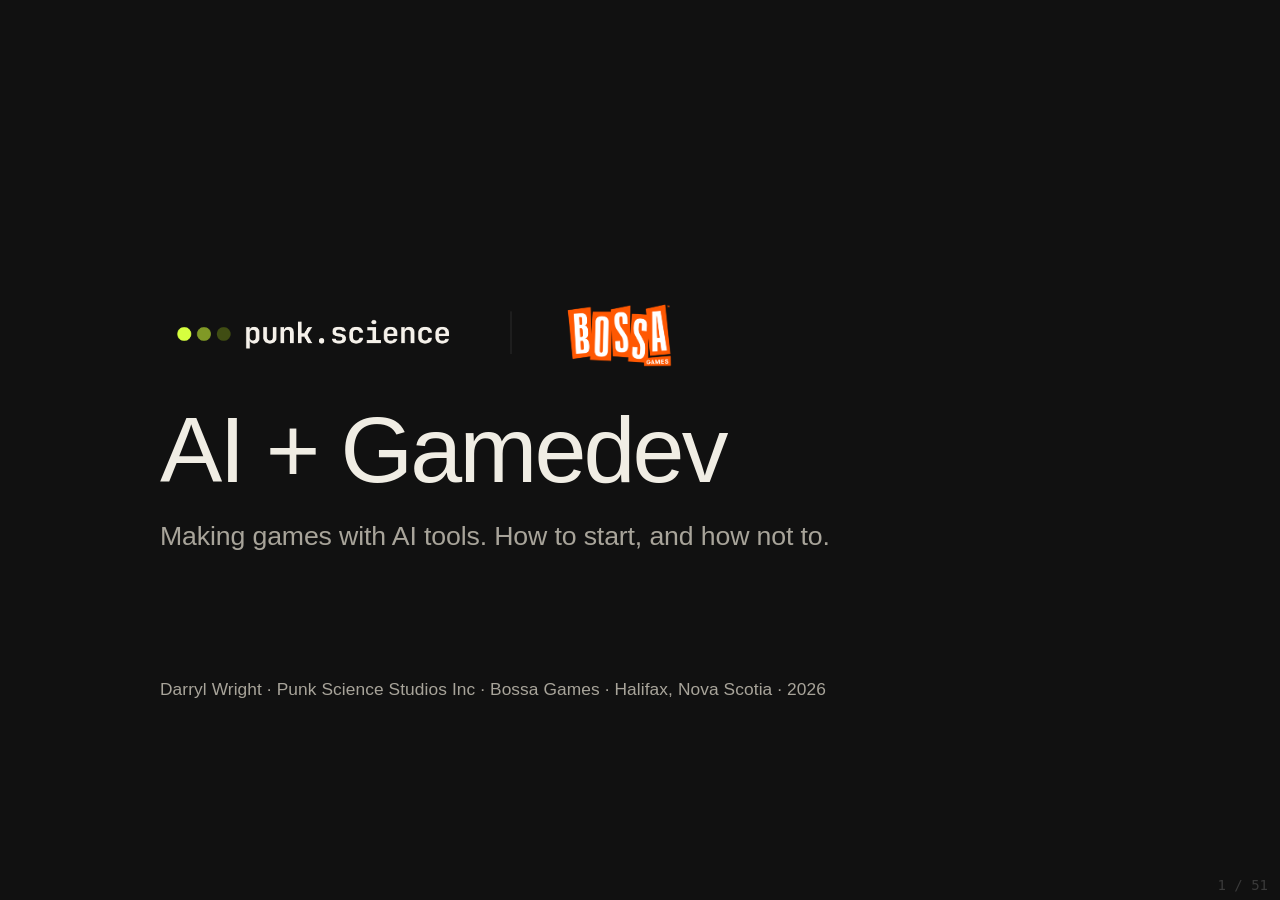
==== commit a9b8e374: "Deck copy in Darryl's voice, proper capitalization The Art agent's all-lowercase type rule is overru" ====
--- a/deck/index.html
+++ b/deck/index.html
@@ -3,7 +3,7 @@
 <head>
 <meta charset="utf-8">
 <meta name="viewport" content="width=device-width, initial-scale=1">
-<title>ai + gamedev</title>
+<title>AI + Gamedev</title>
 <link rel="stylesheet" href="assets/fonts/fonts.css">
 <link rel="stylesheet" href="deck.css">
 </head>
@@ -18,64 +18,64 @@
     <img class="bossa" src="assets/img/bossa-logo-orange.png" alt="Bossa Games">
   </div>
   <div class="talk">
-    <div class="section-title">ai + gamedev</div>
-    <div class="lead dim" style="margin-top:32px">game development with ai tools. how to start, and how not to.</div>
-  </div>
-  <div class="who caption">darryl wright · punk science studios inc · bossa games · halifax, nova scotia · 2026</div>
+    <div class="section-title">AI + Gamedev</div>
+    <div class="lead dim" style="margin-top:32px">Making games with AI tools. How to start, and how not to.</div>
+  </div>
+  <div class="who caption">Darryl Wright · Punk Science Studios Inc · Bossa Games · Halifax, Nova Scotia · 2026</div>
 </section>
 
 <!-- 2 skip -->
 <section class="slide" id="skip">
-  <div class="titleblock"><div class="kicker">before we start</div><h1 class="title">what i'll skip over</h1></div>
+  <div class="titleblock"><div class="kicker">Before we start</div><h1 class="title">What I'm going to skip</h1></div>
   <div class="content">
     <ul class="tips">
-      <li class="frag"><b>what an llm is</b> and how they work. you have heard it.</li>
-      <li class="frag"><b>chatbots</b> and the prompt-and-response loop. this talk is about the other loop.</li>
-      <li class="frag"><b>third-party publishing.</b> a different talk, a different decade.</li>
+      <li class="frag"><b>What an LLM is</b> and how it works. You've heard it. You've probably heard it twice.</li>
+      <li class="frag"><b>Chatbots</b> and the prompt-and-response loop. This talk is about the other loop.</li>
+      <li class="frag"><b>Third-party publishing.</b> That's a different talk, and frankly a different decade.</li>
     </ul>
   </div>
-  <div class="footer"><span>ai + gamedev · punk.science</span><span class="dots"><i></i><i></i><i></i></span></div>
+  <div class="footer"><span>AI + Gamedev · punk.science</span><span class="dots"><i></i><i></i><i></i></span></div>
 </section>
 
 <!-- 3 cover -->
 <section class="slide" id="cover">
-  <div class="titleblock"><div class="kicker">forty-five minutes, then fifteen of questions</div><h1 class="title">what we're going to cover</h1></div>
+  <div class="titleblock"><div class="kicker">Forty-five minutes, then fifteen of questions</div><h1 class="title">What we're going to cover</h1></div>
   <div class="content">
     <div class="cols">
       <ul class="tips dense">
-        <li>the (evolving) game development cycle</li>
-        <li>defining terms</li>
-        <li>what's a harness, and how important is it</li>
-        <li>the model landscape</li>
-        <li>agents and skills</li>
-        <li>workflow and choosing a harness</li>
-        <li>good planning</li>
+        <li>The (evolving) game development cycle</li>
+        <li>Defining terms</li>
+        <li>What's a harness, and how much does it matter</li>
+        <li>The model landscape</li>
+        <li>Agents and skills</li>
+        <li>Workflow, and choosing a harness</li>
+        <li>Good planning</li>
       </ul>
       <ul class="tips dense">
-        <li>good architecture</li>
-        <li>platform, engine and art</li>
-        <li>the state of the art</li>
-        <li>the back end</li>
-        <li>prompt and context tips</li>
-        <li>sovereignty, and why it's a thing now</li>
-        <li>questions</li>
+        <li>Good architecture</li>
+        <li>Platform, engine and art</li>
+        <li>The state of the art</li>
+        <li>The back end</li>
+        <li>Prompt and context tips</li>
+        <li>Sovereignty, and why it's a thing now</li>
+        <li>Questions</li>
       </ul>
     </div>
-    <div class="lead" style="position:absolute;bottom:0;left:0"><span class="signal">ai does not one-shot a game.</span> it accelerates a discipline.</div>
-  </div>
-  <div class="footer"><span>ai + gamedev · punk.science</span><span class="dots"><i></i><i></i><i></i></span></div>
+    <div class="lead" style="position:absolute;bottom:0;left:0"><span class="signal">AI does not one-shot a game.</span> It accelerates a discipline. That's the whole talk — the rest is evidence.</div>
+  </div>
+  <div class="footer"><span>AI + Gamedev · punk.science</span><span class="dots"><i></i><i></i><i></i></span></div>
 </section>
 
 <!-- 4 divider: cycle -->
 <section class="slide divider" id="s-cycle">
   <div class="num caption">01</div>
-  <div class="section-title">the (evolving)<br>game development cycle</div>
+  <div class="section-title">The (Evolving)<br>Game Development Cycle</div>
   <div class="dots big"><i></i><i></i><i></i></div>
 </section>
 
 <!-- 5 ring -->
 <section class="slide" id="ring">
-  <div class="titleblock"><div class="kicker">same stages. faster. alone if you have to.</div><h1 class="title">the same ring, on fast-forward</h1></div>
+  <div class="titleblock"><div class="kicker">Same stages. Faster. Alone, if you have to.</div><h1 class="title">The same ring, on fast-forward</h1></div>
   <div class="content">
     <svg viewBox="0 0 1728 660" width="1728" height="660">
       <g transform="translate(480,330)" fill="none" stroke-width="28" stroke-linecap="butt">
@@ -89,90 +89,87 @@
         <path class="frag" stroke="#C8DF00" d="M -152.8 210.3 A 260 260 0 0 1 -254.3 54.1"/>
       </g>
       <g transform="translate(480,330)">
-        <text x="180" y="-250">ideation</text>
-        <text x="300" y="90">preproduction</text>
-        <text x="16" y="318" text-anchor="middle">production</text>
-        <text x="-300" y="120" text-anchor="end">deployment</text>
-        <text x="-250" y="-200" text-anchor="end">live ops</text>
-        <text class="sm" x="-30" y="-290" text-anchor="end">the ring never closes</text>
+        <text x="180" y="-250">Ideation</text>
+        <text x="300" y="90">Preproduction</text>
+        <text x="16" y="318" text-anchor="middle">Production</text>
+        <text x="-300" y="120" text-anchor="end">Deployment</text>
+        <text x="-250" y="-200" text-anchor="end">Live ops</text>
+        <text class="sm" x="-30" y="-290" text-anchor="end">The ring never closes</text>
       </g>
       <g transform="translate(1000,0)">
-        <text class="sm" y="40">ideation · planning · prototyping · design</text>
-        <text class="sm" y="80">vertical slice · alpha · beta · gold (rip) · soft launch</text>
-        <text class="sm" y="120">building and iteration · qa · art direction</text>
-        <text class="sm" y="160">source control · ci/cd · publishing · dlc · kill switches</text>
-        <text class="sm" y="200">live ops: patches, seasons, telemetry, the next version</text>
+        <text class="sm" y="40">Ideation · planning · prototyping · design</text>
+        <text class="sm" y="80">Vertical slice · alpha · beta · gold (RIP) · soft launch</text>
+        <text class="sm" y="120">Building and iteration · QA · art direction</text>
+        <text class="sm" y="160">Source control · CI/CD · publishing · DLC · kill switches</text>
+        <text class="sm" y="200">Live ops: patches, seasons, telemetry, the next version</text>
         <g class="frag">
           <rect x="0" y="270" width="28" height="28" fill="#C8DF00"/>
-          <text x="48" y="293">where ai compresses time</text>
-          <text class="sm" x="48" y="333">ideation · prototyping · boilerplate · ci scripting</text>
+          <text x="48" y="293">Where AI compresses time</text>
+          <text class="sm" x="48" y="333">Ideation · prototyping · boilerplate · CI scripting</text>
           <rect x="0" y="390" width="28" height="28" fill="#7A8800"/>
-          <text x="48" y="413">where it does not</text>
-          <text class="sm" x="48" y="453">design taste · qa judgement · art direction ·</text>
+          <text x="48" y="413">Where it does not</text>
+          <text class="sm" x="48" y="453">Design taste · QA judgement · art direction ·</text>
           <text class="sm" x="48" y="487">publishing relationships</text>
-          <text class="sm" x="0" y="570">every stage still happens. it happens in days,</text>
-          <text class="sm" x="0" y="604">and one developer can run the whole ring.</text>
+          <text class="sm" x="0" y="570">Every stage still happens. It happens in days now,</text>
+          <text class="sm" x="0" y="604">and one person can run the whole ring. I have.</text>
         </g>
       </g>
     </svg>
   </div>
-  <div class="footer"><span>01 · the game development cycle</span><span class="dots"><i></i><i></i><i></i></span></div>
+  <div class="footer"><span>01 · The game development cycle</span><span class="dots"><i></i><i></i><i></i></span></div>
 </section>
 
 <!-- 6 divider: terms -->
 <section class="slide divider" id="s-terms">
   <div class="num caption">02</div>
-  <div class="section-title">defining terms</div>
+  <div class="section-title">Defining Terms</div>
   <div class="dots big"><i></i><i></i><i></i></div>
 </section>
 
 <!-- 7 stack -->
 <section class="slide" id="stack">
-  <div class="titleblock"><div class="kicker">a vocabulary contract, because these words mean different things down the hall</div><h1 class="title">when i say these words, i mean this</h1></div>
+  <div class="titleblock"><div class="kicker">A vocabulary contract, because these words mean something different down the hall</div><h1 class="title">When I say these words, I mean this</h1></div>
   <div class="content">
     <svg viewBox="0 0 1728 660" width="1728" height="660">
       <g>
-        <rect class="node" x="0" y="0" width="1100" height="88"/><text x="32" y="54">front end</text><text class="sm" x="1068" y="54" text-anchor="end">ui, ux, hud. anything flat or 3d floating above the world, in the player's own context</text>
-        <rect class="node" x="0" y="104" width="1100" height="88"/><text x="32" y="158">game</text><text class="sm" x="1068" y="158" text-anchor="end">the world under the hud: play, mechanics, systems</text>
-        <rect class="node" x="0" y="208" width="1100" height="88"/><text x="32" y="262">sdk</text><text class="sm" x="1068" y="262" text-anchor="end">software development kit. an embedded third-party library that gives you a service out of the box</text>
-        <line class="bd" x1="0" y1="330" x2="1100" y2="330"/><text class="sm" x="1100" y="322" text-anchor="end">client boundary · the client is everything above this line, running on the player's device</text>
-        <rect class="node" x="0" y="360" width="1100" height="88"/><text x="32" y="414">api</text><text class="sm" x="1068" y="414" text-anchor="end">application programming interface. rest endpoints the client calls; sometimes what an sdk exposes</text>
-        <rect class="node" x="0" y="464" width="1100" height="88"/><text x="32" y="518">server</text><text class="sm" x="1068" y="518" text-anchor="end">on a device, on a platform, or in the cloud. invisible either way</text>
-        <rect class="node" x="0" y="568" width="1100" height="88"/><text x="32" y="622">back end</text><text class="sm" x="1068" y="622" text-anchor="end">the server, the infrastructure, and everything attached to it</text>
+        <rect class="node" x="0" y="0" width="1100" height="88"/><text x="32" y="54">Front end</text><text class="sm" x="1068" y="54" text-anchor="end">UI, UX, HUD. Anything flat or 3D that floats above the world, in the player's own context</text>
+        <rect class="node" x="0" y="104" width="1100" height="88"/><text x="32" y="158">Game</text><text class="sm" x="1068" y="158" text-anchor="end">The world under the HUD: play, mechanics, systems</text>
+        <rect class="node" x="0" y="208" width="1100" height="88"/><text x="32" y="262">SDK</text><text class="sm" x="1068" y="262" text-anchor="end">Software development kit. An embedded third-party library that gives you a service out of the box</text>
+        <line class="bd" x1="0" y1="330" x2="1100" y2="330"/><text class="sm" x="1100" y="322" text-anchor="end">Client boundary · the client is everything above this line, running on the player's device</text>
+        <rect class="node" x="0" y="360" width="1100" height="88"/><text x="32" y="414">API</text><text class="sm" x="1068" y="414" text-anchor="end">Application programming interface. REST endpoints the client calls; sometimes what an SDK exposes</text>
+        <rect class="node" x="0" y="464" width="1100" height="88"/><text x="32" y="518">Server</text><text class="sm" x="1068" y="518" text-anchor="end">On a device, on a platform, or in the cloud. Invisible either way</text>
+        <rect class="node" x="0" y="568" width="1100" height="88"/><text x="32" y="622">Back end</text><text class="sm" x="1068" y="622" text-anchor="end">The server, the infrastructure, and everything attached to it</text>
       </g>
       <g transform="translate(1180,0)">
-        <text y="54">client</text><text class="sm" y="94">the game as a whole,</text><text class="sm" y="128">running on the player's</text><text class="sm" y="162">platform or device.</text>
-        <text y="260">dashed line = boundary</text><text class="sm" y="300">solid box = a thing.</text><text class="sm" y="334">same rule on every</text><text class="sm" y="368">diagram in this deck.</text>
+        <text y="54">Client</text><text class="sm" y="94">The game as a whole,</text><text class="sm" y="128">running on the player's</text><text class="sm" y="162">platform or device.</text>
+        <text y="260">Dashed line = boundary</text><text class="sm" y="300">Solid box = a thing.</text><text class="sm" y="334">Same rule on every</text><text class="sm" y="368">diagram in this deck.</text>
       </g>
     </svg>
   </div>
-  <div class="footer"><span>02 · defining terms</span><span class="dots"><i></i><i></i><i></i></span></div>
+  <div class="footer"><span>02 · Defining terms</span><span class="dots"><i></i><i></i><i></i></span></div>
 </section>
 
 <!-- 8 divider: harness -->
 <section class="slide divider" id="s-harness">
   <div class="num caption">03</div>
-  <div class="section-title">what's a harness,<br>and how important is it</div>
+  <div class="section-title">What's a Harness,<br>and How Much Does It Matter</div>
   <div class="dots big"><i></i><i></i><i></i></div>
 </section>
 
 <!-- 9 illustration -->
 <section class="slide" id="horse">
-  <div class="titleblock"><div class="kicker">the model</div><h1 class="title">a brain full of facts</h1></div>
-  <div class="content">
-    <div class="statement" style="position:absolute;left:0;top:340px;font-size:72px">no legs,<br>no direction.</div>
-    <div class="caption" style="position:absolute;left:0;top:560px;width:700px">the harness is the tool for intention and focus: reach and restraint.</div>
+  <div class="titleblock"><div class="kicker">The model</div><h1 class="title">A brain full of facts</h1></div>
+  <div class="content">
+    <div class="statement" style="position:absolute;left:0;top:340px;font-size:72px">No legs,<br>no direction.</div>
+    <div class="caption" style="position:absolute;left:0;top:560px;width:700px">The harness is the tool for intention and focus. It gives the horse two things it doesn't have: reach, and restraint.</div>
     <svg viewBox="0 0 900 700" width="990" height="770" style="position:absolute;left:830px;top:-110px" aria-label="a rearing horse with no legs; a composed rider holds a single lime rein">
-      <!-- horse mass: one silhouette -->
       <path fill="#F0EDE4" d="M198 152 L236 96 L262 82 L272 112 L318 134 L372 208 L430 330 L470 430 L440 560 L720 560 L716 470 L700 380 L672 320 L610 290 L560 300 L520 262 L470 210 L400 160 L330 118 L292 104 L262 130 L230 150 Z"/>
-      <!-- anatomy notches, ground colour -->
       <path fill="#111111" d="M262 130 L300 150 L268 168 Z"/>
       <path fill="#111111" d="M360 222 L412 300 L372 296 Z"/>
       <path fill="#111111" d="M470 430 L500 500 L468 508 Z"/>
       <path fill="#111111" d="M560 560 L590 470 L610 560 Z"/>
       <path fill="#111111" d="M640 560 L664 490 L680 560 Z"/>
       <path fill="#111111" d="M236 96 L252 74 L256 96 Z"/>
-      <!-- rider: circle head, rectangular torso pitched back 38deg, straight arms -->
       <g transform="translate(560,250) rotate(38)">
         <rect x="-34" y="-140" width="68" height="150" fill="#F0EDE4"/>
         <circle cx="0" cy="-176" r="30" fill="#F0EDE4"/>
@@ -182,42 +179,41 @@
       <path fill="none" stroke="#F0EDE4" stroke-width="5" stroke-linecap="butt" d="M572 176 L398 246"/>
       <path fill="none" stroke="#F0EDE4" stroke-width="5" stroke-linecap="butt" d="M556 202 L392 256"/>
       <circle cx="392" cy="250" r="10" fill="#F0EDE4"/>
-      <!-- the harness: one lime path, hands to noseband -->
       <path fill="none" stroke="#C8DF00" stroke-width="5" stroke-linecap="butt" d="M390 250 Q300 190 215 145"/>
     </svg>
   </div>
-  <div class="footer"><span>03 · what's a harness</span><span class="dots"><i></i><i></i><i></i></span></div>
+  <div class="footer"><span>03 · What's a harness</span><span class="dots"><i></i><i></i><i></i></span></div>
 </section>
 
 <!-- 10 reach / restraint -->
 <section class="slide" id="reach">
-  <div class="titleblock"><div class="kicker">a chat window is a harness with none of this</div><h1 class="title">the harness adds two things</h1></div>
+  <div class="titleblock"><div class="kicker">A chat window is a harness with none of this</div><h1 class="title">The harness adds two things</h1></div>
   <div class="content">
     <div class="cols hair">
       <div class="well">
-        <div class="lead"><span class="signal">reach.</span></div>
-        <div class="body">tools. a shell. the file system. the loop that lets the model act, look at what happened, and act again.<br><br>a bare model cannot open a file, run a build, or check its own work. it is not wild. it is inert.</div>
-      </div>
-      <div class="well">
-        <div class="lead"><span class="signal">restraint.</span></div>
-        <div class="body">permissions. context limits. hooks. skills and agents that say how work is done here.<br><br>the harness and what you put in it are yours. the model is rented.</div>
-      </div>
-    </div>
-  </div>
-  <div class="footer"><span>03 · what's a harness</span><span class="dots"><i></i><i></i><i></i></span></div>
+        <div class="lead"><span class="signal">Reach.</span></div>
+        <div class="body">Tools. A shell. The file system. The loop that lets the model do something, look at what happened, and do the next thing.<br><br>Let's be clear about this — a bare model can't open a file, run a build, or check its own work. It isn't wild. It's inert.</div>
+      </div>
+      <div class="well">
+        <div class="lead"><span class="signal">Restraint.</span></div>
+        <div class="body">Permissions. Context limits. Hooks. Skills and agents that say how work gets done around here.<br><br>The harness and everything you put in it are yours. The model is rented. Remember that one; it comes back later.</div>
+      </div>
+    </div>
+  </div>
+  <div class="footer"><span>03 · What's a harness</span><span class="dots"><i></i><i></i><i></i></span></div>
 </section>
 
 <!-- 11 chat vs harness -->
 <section class="slide" id="contrast">
-  <div class="titleblock"><div class="kicker">the same prompt, twice</div><h1 class="title">"make me a space taxi game"</h1></div>
+  <div class="titleblock"><div class="kicker">The same prompt, twice</div><h1 class="title">"Make me a space taxi game"</h1></div>
   <div class="content">
     <div class="cols">
       <div class="well">
-<pre class="term sm" style="font-size:20px;line-height:1.4"><span class="c">chat window</span>
-
-<span class="c">you ›</span> make me a space taxi game in three.js
-
-<span class="c">assistant ›</span> Sure! Here's a complete space taxi
+<pre class="term sm" style="font-size:20px;line-height:1.4"><span class="c">Chat window</span>
+
+<span class="c">You ›</span> Make me a space taxi game in three.js
+
+<span class="c">Assistant ›</span> Sure! Here's a complete space taxi
 game. Copy this into an HTML file:
 
 &lt;script type="module"&gt;
@@ -231,13 +227,13 @@
 
 Let me know if you'd like any changes!
 
-<span class="d">no file. no run. no test. no memory of it tomorrow.</span></pre>
-        <div class="caption mcap">the model answered. nothing happened.</div>
-      </div>
-      <div class="well">
-<pre class="term sm" style="font-size:20px;line-height:1.4"><span class="c">terminal · claude code</span>
-
-<span class="c">›</span> make me a space taxi game in three.js
+<span class="d">No file. No run. No test. No memory of it tomorrow.</span></pre>
+        <div class="caption mcap">The model answered. Nothing happened.</div>
+      </div>
+      <div class="well">
+<pre class="term sm" style="font-size:20px;line-height:1.4"><span class="c">Terminal · Claude Code</span>
+
+<span class="c">›</span> Make me a space taxi game in three.js
 
 <span class="c">read</span>  AGENTS.md · docs/GDD.md
 <span class="c">glob</span>  src/**/*.js  <span class="c">(14 files)</span>
@@ -247,100 +243,100 @@
        <span class="s">27 passed</span>, 0 failed
 <span class="c">bash</span>  npm run dev
 <span class="c">shot</span>  http://127.0.0.1:5173 → frame.png
-       the cab drifts up on entry.
-       trimming vertical thrust at the boundary…
+       The cab drifts up on entry.
+       Trimming vertical thrust at the boundary…
 <span class="c">bash</span>  npm test  <span class="s">28 passed</span>
 <span class="c">git</span>   commit -m "Space flight mode — refs #4"
 
-<span class="s">a file, a test, a screenshot, a commit.</span></pre>
-        <div class="caption mcap">the harness did the work. reconstructed from a real o'neill session.</div>
-      </div>
-    </div>
-  </div>
-  <div class="footer"><span>03 · what's a harness</span><span class="dots"><i></i><i></i><i></i></span></div>
+<span class="s">A file, a test, a screenshot, a commit.</span></pre>
+        <div class="caption mcap">The harness did the work. Reconstructed from a real O'Neill session.</div>
+      </div>
+    </div>
+  </div>
+  <div class="footer"><span>03 · What's a harness</span><span class="dots"><i></i><i></i><i></i></span></div>
 </section>
 
 <!-- 12 divider: models -->
 <section class="slide divider" id="s-models">
   <div class="num caption">04</div>
-  <div class="section-title">the model landscape</div>
+  <div class="section-title">The Model Landscape</div>
   <div class="dots big"><i></i><i></i><i></i></div>
 </section>
 
 <!-- 13 scale -->
 <section class="slide" id="scale">
-  <div class="titleblock"><div class="kicker">the names go stale in months. the shape does not.</div><h1 class="title">how many is a lot</h1></div>
+  <div class="titleblock"><div class="kicker">The names go stale in months. The shape of the thing does not.</div><h1 class="title">How many is a lot?</h1></div>
   <div class="content">
     <table class="t">
-      <thead><tr><th>where</th><th>count</th><th>rate</th><th>pulled</th></tr></thead>
+      <thead><tr><th>Where</th><th>Count</th><th>Rate</th><th>Pulled</th></tr></thead>
       <tbody>
-        <tr><td class="h">openrouter, models listed</td><td>446</td><td>39 added in the last four weeks. about ten a week.</td><td class="dim">2026-09-20</td></tr>
-        <tr><td class="h">hugging face, public models</td><td>3,080,517</td><td>about 3,000 a day. three million was passed on 18 aug 2026.</td><td class="dim">2026-09-20</td></tr>
-        <tr><td class="h">openrouter, tokens routed</td><td>20 trillion a week</td><td>april 2026 figure, secondary source</td><td class="dim">2026-09-20</td></tr>
+        <tr><td class="h">OpenRouter, models listed</td><td>446</td><td>39 added in the last four weeks. About 10 a week.</td><td class="dim">2026-09-20</td></tr>
+        <tr><td class="h">Hugging Face, public models</td><td>3,080,517</td><td>About 3,000 a day. They passed three million on August 18, 2026.</td><td class="dim">2026-09-20</td></tr>
+        <tr><td class="h">OpenRouter, tokens routed</td><td>20 trillion a week</td><td>April 2026 figure, secondary source</td><td class="dim">2026-09-20</td></tr>
       </tbody>
     </table>
-    <div class="caption" style="margin-top:32px">sources: openrouter.ai/api/v1/models (counted), huggingface.co/models, the hugging face "three million models" post. nobody can evaluate this many. you need a way to choose, not a list.</div>
-    <div class="lead frag" style="position:absolute;bottom:0;left:0">so the useful question is not "which model" but <span class="signal">"which kind, and where does it run."</span></div>
-  </div>
-  <div class="footer"><span>04 · the model landscape</span><span class="dots"><i></i><i></i><i></i></span></div>
+    <div class="caption" style="margin-top:32px">Sources: openrouter.ai/api/v1/models (counted), huggingface.co/models, the Hugging Face "three million models" post. Nobody can evaluate this many. Nobody is going to try.</div>
+    <div class="lead frag" style="position:absolute;bottom:0;left:0">So the useful question isn't "which model." It's <span class="signal">"which kind, and where does it run?"</span></div>
+  </div>
+  <div class="footer"><span>04 · The model landscape</span><span class="dots"><i></i><i></i><i></i></span></div>
 </section>
 
 <!-- 14 taxonomy -->
 <section class="slide" id="taxonomy">
-  <div class="titleblock"><div class="kicker">by kind, then by where it comes from</div><h1 class="title">the cells outlive the names</h1></div>
+  <div class="titleblock"><div class="kicker">By kind, then by where it comes from</div><h1 class="title">The cells outlive the names</h1></div>
   <div class="content">
     <div class="cells">
-      <div class="cell"><div class="lead">tool-calling</div><div class="caption">can drive a harness: reads, writes, runs, checks. the only kind that matters for an agent. most frontier and open-weights models now qualify.</div></div>
-      <div class="cell"><div class="lead">coding</div><div class="caption">tuned on code and repos. claude, gpt, gemini at the top; qwen coder, deepseek, north mini code as open weights.</div></div>
-      <div class="cell"><div class="lead">image and 3d</div><div class="caption">flux, imagen, gpt-image for 2d. meshy, tripo, rodin, hunyuan3d for meshes. a different pipeline, covered later.</div></div>
-      <div class="cell"><div class="lead">frontier, us</div><div class="caption">anthropic claude, openai gpt, google gemini, meta muse spark. closed weights, hosted, the strongest planners.</div></div>
-      <div class="cell"><div class="lead">open weights, china</div><div class="caption">qwen 3.8, deepseek v4, kimi k3, glm-5.3. run them anywhere, including your own box. read the licence.</div></div>
-      <div class="cell rec"><div class="lead">canadian</div><div class="caption">cohere command a+ and command a (toronto). north mini code: 30b, apache-2.0, runs locally. it exists, and it is closer to home.</div></div>
-    </div>
-    <div class="caption" style="margin-top:24px">model names as of 2026-09-20. the six cells will still be here next year.</div>
-  </div>
-  <div class="footer"><span>04 · the model landscape</span><span class="dots"><i></i><i></i><i></i></span></div>
+      <div class="cell"><div class="lead">Tool-calling</div><div class="caption">Can drive a harness: read, write, run, check. The only kind that matters for an agent. Most frontier and open-weights models now qualify.</div></div>
+      <div class="cell"><div class="lead">Coding</div><div class="caption">Tuned on code and repos. Claude, GPT and Gemini at the top; Qwen Coder, DeepSeek and North Mini Code as open weights.</div></div>
+      <div class="cell"><div class="lead">Image and 3D</div><div class="caption">Flux, Imagen and GPT Image for 2D. Meshy, Tripo, Rodin and Hunyuan3D for meshes. A different pipeline, and a different conversation, later.</div></div>
+      <div class="cell"><div class="lead">Frontier, US</div><div class="caption">Anthropic's Claude, OpenAI's GPT, Google's Gemini, Meta's Muse Spark. Closed weights, hosted, the strongest planners.</div></div>
+      <div class="cell"><div class="lead">Open weights, China</div><div class="caption">Qwen 3.8, DeepSeek V4, Kimi K3, GLM-5.3. Run them anywhere, including your own box. Read the licence.</div></div>
+      <div class="cell rec"><div class="lead">Canadian</div><div class="caption">Cohere's Command A+ and Command A, out of Toronto. North Mini Code: 30B, Apache-2.0, runs locally. It exists, and it's a lot closer to home.</div></div>
+    </div>
+    <div class="caption" style="margin-top:24px">Model names as of 2026-09-20. The six cells will still be here next year. Some of the names won't.</div>
+  </div>
+  <div class="footer"><span>04 · The model landscape</span><span class="dots"><i></i><i></i><i></i></span></div>
 </section>
 
 <!-- 15 openrouter -->
 <section class="slide" id="openrouter">
-  <div class="titleblock"><div class="kicker">one endpoint, every model</div><h1 class="title">openrouter, and the "auto" model</h1></div>
+  <div class="titleblock"><div class="kicker">One endpoint, every model</div><h1 class="title">OpenRouter, and the "auto" model</h1></div>
   <div class="content">
     <div class="cols">
       <div class="well">
-        <div class="lead">the on-ramp.</div>
-        <div class="body">one api key instead of accounts at five labs. every model on the taxonomy slide behind one url.<br><br><span class="mono">openrouter/auto</span> picks the model for each prompt, "powered by the wisdom of the market": what the crowd is spending on this week, by task type.<br><br>the fastest way to experiment. use it tonight.</div>
-      </div>
-      <div class="well">
-        <div class="lead frag">the catch.</div>
-        <div class="body frag">you no longer know which model touched your code.<br><br>that matters for <span class="signal">cost</span> (a hard problem routed to a frontier model bills like one), for <span class="signal">consistency</span> (agents and skills are tuned to a model's habits), and for <span class="signal">sovereignty</span> (where did your repo just go).<br><br>experiment on auto. build on a pinned model.</div>
+        <div class="lead">The on-ramp.</div>
+        <div class="body">One API key instead of accounts at five labs. Every model on the last slide, behind one URL.<br><br><span class="mono">openrouter/auto</span> picks the model for each prompt, "powered by the wisdom of the market" — which is to say, whatever the crowd is spending on this week, by task type.<br><br>It's the fastest way to experiment. Use it tonight.</div>
+      </div>
+      <div class="well">
+        <div class="lead frag">The catch.</div>
+        <div class="body frag">You no longer know which model touched your code.<br><br>That matters for <span class="signal">cost</span> (a hard problem routed to a frontier model bills like one), for <span class="signal">consistency</span> (your agents and skills are tuned to a model's habits), and for <span class="signal">sovereignty</span> (where did your repo just go?).<br><br>Experiment on auto. Build on a pinned model.</div>
         <figure class="frag" style="margin:32px 0 0"><div class="qr"><img src="assets/qr/openrouter.svg" alt=""></div><figcaption class="caption" style="width:240px;text-align:center;margin-top:16px">openrouter.ai</figcaption></figure>
       </div>
     </div>
   </div>
-  <div class="footer"><span>04 · the model landscape</span><span class="dots"><i></i><i></i><i></i></span></div>
+  <div class="footer"><span>04 · The model landscape</span><span class="dots"><i></i><i></i><i></i></span></div>
 </section>
 
 <!-- 16 statement -->
 <section class="slide stmt" id="rule">
-  <div class="statement">frontier to plan.<br>cheap to grind.<br>local when it's <span class="signal">yours</span>.</div>
-  <div class="footer"><span>04 · the model landscape</span><span class="dots"><i></i><i></i><i></i></span></div>
+  <div class="statement">Frontier to plan.<br>Cheap to grind.<br>Local when it's <span class="signal">yours</span>.</div>
+  <div class="footer"><span>04 · The model landscape</span><span class="dots"><i></i><i></i><i></i></span></div>
 </section>
 
 <!-- 17 divider: agents and skills -->
 <section class="slide divider" id="s-agents">
   <div class="num caption">05</div>
-  <div class="section-title">agents and skills</div>
+  <div class="section-title">Agents and Skills</div>
   <div class="dots big"><i></i><i></i><i></i></div>
 </section>
 
 <!-- 18 skill vs agent -->
 <section class="slide" id="skillagent">
-  <div class="titleblock"><div class="kicker">the leverage is in what you write down, not in the prompt you type</div><h1 class="title">a recipe and a specialist</h1></div>
+  <div class="titleblock"><div class="kicker">The leverage is in what you write down, not in what you type</div><h1 class="title">A recipe and a specialist</h1></div>
   <div class="content">
     <div class="cols">
       <div class="well">
-        <div class="lead"><span class="signal">skill.</span> a reusable instruction set the harness loads when a task matches.</div>
+        <div class="lead"><span class="signal">Skill.</span> A reusable set of instructions the harness loads when a task matches.</div>
 <pre class="term sm"><span class="c">skills/ps-project-init/SKILL.md</span>
 ---
 name: ps-project-init
@@ -355,7 +351,7 @@
 2. Draft AGENTS.md with the sections …</pre>
       </div>
       <div class="well">
-        <div class="lead"><span class="signal">agent.</span> a persona with its own rules, tools and context that you hand a job to.</div>
+        <div class="lead"><span class="signal">Agent.</span> A persona with its own rules, tools and context that you hand a job to.</div>
 <pre class="term sm"><span class="c">agents/art.md</span>
 ---
 name: art
@@ -371,134 +367,134 @@
   → systems → art bible → enforcement.</pre>
       </div>
     </div>
-    <div class="caption" style="position:absolute;bottom:0;left:0">both are markdown with a frontmatter block. no code. that is the whole trick.</div>
-  </div>
-  <div class="footer"><span>05 · agents and skills</span><span class="dots"><i></i><i></i><i></i></span></div>
+    <div class="caption" style="position:absolute;bottom:0;left:0">Both are Markdown with a frontmatter block. No code. That's the whole trick, and it has to be said: it's a good one.</div>
+  </div>
+  <div class="footer"><span>05 · Agents and skills</span><span class="dots"><i></i><i></i><i></i></span></div>
 </section>
 
 <!-- 19 art built this -->
 <section class="slide" id="artbuilt">
-  <div class="titleblock"><div class="kicker">this deck was designed by the art agent, this morning</div><h1 class="title">what an agent hands back</h1></div>
-  <div class="content">
-<pre class="term sm" style="width:1180px;font-size:20px;line-height:1.4"><span class="c">› art: produce the art bible for a conference slide deck. no user available: ask your five questions in the document, answer them yourself, proceed.</span>
-
-<span class="c">art ›</span> art bible written to docs/art-bible.md.
-
-<span class="s">the direction in one line.</span> near-black clinical slide system, cream type, one acid lime,
+  <div class="titleblock"><div class="kicker">This deck was designed by the Art agent. This morning.</div><h1 class="title">What an agent hands back</h1></div>
+  <div class="content">
+<pre class="term sm" style="width:1180px;font-size:20px;line-height:1.4"><span class="c">› art: Produce the art bible for a conference slide deck. No user available: ask your five questions in the document, answer them yourself, proceed.</span>
+
+<span class="c">Art ›</span> Art Bible written to docs/art-bible.md.
+
+<span class="s">The direction in one line.</span> Near-black clinical slide system, cream type, one acid lime,
 and lime only ever marks where a human is still required.
 
-<span class="c">decisions worth flagging to you.</span>
-· two brand greens demoted on contrast grounds: dark olive measures 2.11:1 on black, invisible on a weak projector.
-· univers light condensed rejected: light condensed dies at distance. archivo instead.
-· the horse has no legs. the torso just stops. nobody in the picture acknowledges it.
-· the live-ops segment ends in a 24° gap. the ring never closes. do not tidy.
+<span class="c">Decisions worth flagging to you.</span>
+· Two brand greens demoted on contrast grounds: dark olive measures 2.11:1 on black, invisible on a weak projector.
+· Univers Light Condensed rejected: light condensed dies at distance. Archivo instead.
+· The horse has no legs. The torso just stops. Nobody in the picture acknowledges it.
+· The live-ops segment ends in a 24° gap. The ring never closes. Do not tidy.
 
 <span class="c">direction_contract:</span>
   palette:  { ground: "#111111", text_primary: "#F0EDE4", signal: "#C8DF00", border: "#7A8800" }
   contrast: { body_min: 7.0, projector: "assume washed out; ratios are best case" }
   motion:   { allowed: 2, slide_advance: 120ms, build_reveal: 180ms }</pre>
-    <div class="caption mcap">a yaml block other agents parse without reading the prose. the build agent that wrote this html read the contract, not the essay.</div>
-  </div>
-  <div class="footer"><span>05 · agents and skills</span><span class="dots"><i></i><i></i><i></i></span></div>
+    <div class="caption mcap">A YAML block other agents parse without reading the prose. The build agent that wrote this HTML read the contract, not the essay. I overruled exactly one thing: it wanted the whole deck in lowercase.</div>
+  </div>
+  <div class="footer"><span>05 · Agents and skills</span><span class="dots"><i></i><i></i><i></i></span></div>
 </section>
 
 <!-- 20 where to get them -->
 <section class="slide" id="getskills">
-  <div class="titleblock"><div class="kicker">start with other people's, then write your own</div><h1 class="title">where to get them</h1></div>
+  <div class="titleblock"><div class="kicker">Start with other people's. Then write your own.</div><h1 class="title">Where to get them</h1></div>
   <div class="content">
     <div class="qrs five" style="margin-top:40px">
-      <figure><div class="qr"><img src="assets/qr/talk-repo.svg" alt=""></div><figcaption class="caption">this talk, and my<br>cleared skills and agents</figcaption></figure>
-      <figure><div class="qr"><img src="assets/qr/mattpocock-skills.svg" alt=""></div><figcaption class="caption">matt pocock's skills<br>grill-me, tdd, handoff</figcaption></figure>
-      <figure><div class="qr"><img src="assets/qr/unity-ai-workflow.svg" alt=""></div><figcaption class="caption">devdavv / unity-ai-workflow<br>brainstorm, uw-* family</figcaption></figure>
+      <figure><div class="qr"><img src="assets/qr/talk-repo.svg" alt=""></div><figcaption class="caption">This talk, and my<br>cleared skills and agents</figcaption></figure>
+      <figure><div class="qr"><img src="assets/qr/mattpocock-skills.svg" alt=""></div><figcaption class="caption">Matt Pocock's skills<br>grill-me, tdd, handoff</figcaption></figure>
+      <figure><div class="qr"><img src="assets/qr/unity-ai-workflow.svg" alt=""></div><figcaption class="caption">devdavv / unity-ai-workflow<br>brainstorm, the uw-* family</figcaption></figure>
       <figure><div class="qr"><img src="assets/qr/claude-code-game-studios.svg" alt=""></div><figcaption class="caption">donchitos /<br>claude-code-game-studios</figcaption></figure>
-      <figure><div class="qr"><img src="assets/qr/anthropic-skills.svg" alt=""></div><figcaption class="caption">anthropics / skills<br>the official set</figcaption></figure>
-    </div>
-  </div>
-  <div class="footer"><span>05 · agents and skills</span><span class="dots"><i></i><i></i><i></i></span></div>
+      <figure><div class="qr"><img src="assets/qr/anthropic-skills.svg" alt=""></div><figcaption class="caption">anthropics / skills<br>The official set</figcaption></figure>
+    </div>
+  </div>
+  <div class="footer"><span>05 · Agents and skills</span><span class="dots"><i></i><i></i><i></i></span></div>
 </section>
 
 <!-- 21 divider: workflow -->
 <section class="slide divider" id="s-workflow">
   <div class="num caption">06</div>
-  <div class="section-title">workflow and<br>choosing a harness</div>
+  <div class="section-title">Workflow, and<br>Choosing a Harness</div>
   <div class="dots big"><i></i><i></i><i></i></div>
 </section>
 
 <!-- 22 harness table -->
 <section class="slide" id="harnesses">
-  <div class="titleblock"><div class="kicker">experiment. find the one that suits you. don't take my word for it.</div><h1 class="title">six harnesses, one multiplexer</h1></div>
+  <div class="titleblock"><div class="kicker">Experiment. Find the one that suits you. Don't take my word for it.</div><h1 class="title">Six harnesses, one multiplexer</h1></div>
   <div class="content">
     <table class="t compact">
-      <thead><tr><th>harness</th><th>where it lives</th><th>models</th><th>skills · agents</th><th>cost</th><th>local models</th></tr></thead>
+      <thead><tr><th>Harness</th><th>Where it lives</th><th>Models</th><th>Skills · agents</th><th>Cost</th><th>Local models</th></tr></thead>
       <tbody>
-        <tr><td class="h rec">claude code</td><td>terminal, ide, desktop, web</td><td>anthropic only</td><td>skills, subagents, hooks, mcp</td><td>$20 to $200 a month, or api</td><td>no</td></tr>
-        <tr><td class="h">codex cli</td><td>terminal, ide</td><td>openai</td><td>skills, mcp, plugins</td><td>chatgpt plan or api</td><td>via ollama</td></tr>
-        <tr><td class="h">opencode</td><td>terminal</td><td>75+ providers, openrouter</td><td>agents, skills, mcp</td><td>free, open source</td><td>yes: ollama, lm studio</td></tr>
-        <tr><td class="h">muse code</td><td>terminal</td><td>meta muse spark only</td><td>subagents, worktrees</td><td>$5 to $50 a month</td><td>no</td></tr>
-        <tr><td class="h rec">pi</td><td>terminal</td><td>15+ providers, openrouter</td><td>extensions, skills</td><td>free, pay your tokens</td><td>yes: ollama</td></tr>
-        <tr><td class="h">buzz</td><td>desktop app</td><td>drives claude code, codex, goose</td><td>humans and agents as peers</td><td>free, self-hostable</td><td>whatever it drives</td></tr>
-        <tr><td class="h">herdr</td><td>terminal</td><td colspan="2">not a harness. a multiplexer: every agent pane at a glance, working, blocked or idle</td><td>free, apache-2.0</td><td>n/a</td></tr>
+        <tr><td class="h rec">Claude Code</td><td>Terminal, IDE, desktop, web</td><td>Anthropic only</td><td>Skills, subagents, hooks, MCP</td><td>$20 to $200 a month, or API</td><td>No</td></tr>
+        <tr><td class="h">Codex CLI</td><td>Terminal, IDE</td><td>OpenAI</td><td>Skills, MCP, plugins</td><td>ChatGPT plan or API</td><td>Via Ollama</td></tr>
+        <tr><td class="h">OpenCode</td><td>Terminal</td><td>75+ providers, OpenRouter</td><td>Agents, skills, MCP</td><td>Free, open source</td><td>Yes: Ollama, LM Studio</td></tr>
+        <tr><td class="h">Muse Code</td><td>Terminal</td><td>Meta's Muse Spark only</td><td>Subagents, worktrees</td><td>$5 to $50 a month</td><td>No</td></tr>
+        <tr><td class="h rec">Pi</td><td>Terminal</td><td>15+ providers, OpenRouter</td><td>Extensions, skills</td><td>Free, pay your own tokens</td><td>Yes: Ollama</td></tr>
+        <tr><td class="h">Buzz</td><td>Desktop app</td><td>Drives Claude Code, Codex, goose</td><td>Humans and agents as peers</td><td>Free, self-hostable</td><td>Whatever it drives</td></tr>
+        <tr><td class="h">herdr</td><td>Terminal</td><td colspan="2">Not a harness. A multiplexer: every agent pane at a glance, working, blocked or idle</td><td>Free, Apache-2.0</td><td>n/a</td></tr>
       </tbody>
     </table>
-    <div class="caption" style="margin-top:24px">pulled 2026-09-20. lime is my own split: claude code for reliability, pi with openrouter for the rest. costs mount fast on hard problems.</div>
-  </div>
-  <div class="footer"><span>06 · workflow and choosing a harness</span><span class="dots"><i></i><i></i><i></i></span></div>
+    <div class="caption" style="margin-top:24px">Pulled 2026-09-20. Lime is my own split: Claude Code when I want reliability and renewability, Pi with OpenRouter for the rest. Fair warning — costs mount fast on hard problems.</div>
+  </div>
+  <div class="footer"><span>06 · Workflow, and choosing a harness</span><span class="dots"><i></i><i></i><i></i></span></div>
 </section>
 
 <!-- 23 terminals -->
 <section class="slide" id="terminals">
-  <div class="titleblock"><div class="kicker">why i keep ending up back in a terminal</div><h1 class="title">close to the input, close to the output</h1></div>
+  <div class="titleblock"><div class="kicker">Why I keep ending up back in a terminal</div><h1 class="title">Close to the input, close to the output</h1></div>
   <div class="content">
     <div class="cols hair">
       <div class="well">
-        <div class="lead"><span class="signal">terminals</span> are fast.</div>
-        <div class="body">they hold you next to the prompt, the output, and the result of every tool call. cut and paste between five sessions in herdr. ssh into another box. git is right there.<br><br>the terminal costs a day of discomfort. that day is the price of everything after it.</div>
-      </div>
-      <div class="well">
-        <div class="lead">desktops <span class="dim">hide and simplify.</span></div>
-        <div class="body">and end up more complicated. in claude desktop i do not know where i should do what, and when it works on a codebase i cannot tell where my changes actually land.<br><br>a chat window with a repo attached is still a chat window.</div>
-      </div>
-    </div>
-    <div class="caption" style="position:absolute;bottom:0;left:0">my daily loop: plan in the vault, grill the plan, init the folder, implement in small commits, review, repeat.</div>
-  </div>
-  <div class="footer"><span>06 · workflow and choosing a harness</span><span class="dots"><i></i><i></i><i></i></span></div>
+        <div class="lead"><span class="signal">Terminals</span> are fast.</div>
+        <div class="body">They hold you right next to the prompt, the output, and the result of every tool call. Cut and paste between five sessions in herdr. SSH into another box. Git is right there.<br><br>Sure, the terminal costs you a day of discomfort. That day is the price of everything after it.</div>
+      </div>
+      <div class="well">
+        <div class="lead">Desktops <span class="dim">hide and simplify.</span></div>
+        <div class="body">And somehow end up more complicated. In Claude Desktop I honestly don't know where I'm supposed to do what, and when it works on a codebase I can't tell you where my changes actually landed. Same with Buzz.<br><br>A chat window with a repo attached is still a chat window.</div>
+      </div>
+    </div>
+    <div class="caption" style="position:absolute;bottom:0;left:0">My daily loop: plan in the vault, grill the plan, init the folder, implement in small commits, review, repeat.</div>
+  </div>
+  <div class="footer"><span>06 · Workflow, and choosing a harness</span><span class="dots"><i></i><i></i><i></i></span></div>
 </section>
 
 <!-- 24 divider: planning -->
 <section class="slide divider" id="s-planning">
   <div class="num caption">07</div>
-  <div class="section-title">good planning</div>
+  <div class="section-title">Good Planning</div>
   <div class="dots big"><i></i><i></i><i></i></div>
 </section>
 
 <!-- 25 pipeline -->
 <section class="slide" id="pipeline">
-  <div class="titleblock"><div class="kicker">begin with a folder. keep everything in it.</div><h1 class="title">brainstorm, grill, init</h1></div>
+  <div class="titleblock"><div class="kicker">Begin with a folder. Keep everything in it.</div><h1 class="title">Brainstorm, grill, init</h1></div>
   <div class="content">
     <svg viewBox="0 0 1728 660" width="1728" height="660">
-      <rect class="node" x="0" y="80" width="520" height="220"/><text x="32" y="140">brainstorm</text>
-      <text class="sm" x="32" y="190">ps-brainstorm · unity-ai-workflow brainstorm</text><text class="sm" x="32" y="224">a one-page gdd: pillars, core loop,</text><text class="sm" x="32" y="258">gherkin scenarios, a feedback matrix</text>
+      <rect class="node" x="0" y="80" width="520" height="220"/><text x="32" y="140">Brainstorm</text>
+      <text class="sm" x="32" y="190">ps-brainstorm · unity-ai-workflow's brainstorm</text><text class="sm" x="32" y="224">A one-page GDD: pillars, core loop,</text><text class="sm" x="32" y="258">Gherkin scenarios, a feedback matrix</text>
       <line class="st de" x1="520" y1="190" x2="600" y2="190"/><path class="st de" d="M588 178 L600 190 L588 202"/>
-      <rect class="node" x="604" y="80" width="520" height="220"/><text x="636" y="140">grill</text>
-      <text class="sm" x="636" y="190">matt pocock's grill-me</text><text class="sm" x="636" y="224">the agent interviews you until every</text><text class="sm" x="636" y="258">open question in the plan is closed</text>
+      <rect class="node" x="604" y="80" width="520" height="220"/><text x="636" y="140">Grill</text>
+      <text class="sm" x="636" y="190">Matt Pocock's grill-me</text><text class="sm" x="636" y="224">The agent interviews you until every</text><text class="sm" x="636" y="258">open question in the plan is closed</text>
       <line class="st de" x1="1124" y1="190" x2="1204" y2="190"/><path class="st de" d="M1192 178 L1204 190 L1192 202"/>
-      <rect class="node" x="1208" y="80" width="520" height="220"/><text x="1240" y="140">init</text>
-      <text class="sm" x="1240" y="190">ps-project-init</text><text class="sm" x="1240" y="224">agents.md, claude.md, git, first commit.</text><text class="sm" x="1240" y="258">the agent context lives with the code</text>
+      <rect class="node" x="1208" y="80" width="520" height="220"/><text x="1240" y="140">Init</text>
+      <text class="sm" x="1240" y="190">ps-project-init</text><text class="sm" x="1240" y="224">AGENTS.md, CLAUDE.md, git, first commit.</text><text class="sm" x="1240" y="258">The agent's context lives with the code</text>
       <g class="frag">
         <line class="st si" x1="1468" y1="300" x2="1468" y2="400"/>
         <rect class="node" x="0" y="400" width="1728" height="200"/>
-        <text x="32" y="460">then, and only then, code.</text>
-        <text class="sm" x="32" y="510">the plan is a document the agent reads on every task, not a conversation that scrolled away last tuesday.</text>
-        <text class="sm" x="32" y="548">one folder, one repo: plan, context, code, tests, art bible. portable to any harness, any model, any machine.</text>
+        <text x="32" y="460">Then, and only then, code.</text>
+        <text class="sm" x="32" y="510">The plan is a document the agent reads on every task — not a conversation that scrolled away last Tuesday.</text>
+        <text class="sm" x="32" y="548">One folder, one repo: plan, context, code, tests, art bible. Portable to any harness, any model, any machine.</text>
       </g>
     </svg>
   </div>
-  <div class="footer"><span>07 · good planning</span><span class="dots"><i></i><i></i><i></i></span></div>
+  <div class="footer"><span>07 · Good planning</span><span class="dots"><i></i><i></i><i></i></span></div>
 </section>
 
 <!-- 26 agents.md beside gdd -->
 <section class="slide" id="plandocs">
-  <div class="titleblock"><div class="kicker">snail's pace, a real project, this morning</div><h1 class="title">what a finished plan looks like</h1></div>
+  <div class="titleblock"><div class="kicker">Snail's Pace, a real project, as of this morning</div><h1 class="title">What a finished plan looks like</h1></div>
   <div class="content">
     <div class="cols">
       <div class="well">
@@ -528,7 +524,7 @@
 - No colour literals in src/ outside tokens.
 - The player has a snail and a friend. That is the
   whole mental model.</div>
-        <div class="caption mcap">agents.md · written by ps-project-init, commit 44c2500</div>
+        <div class="caption mcap">AGENTS.md · written by ps-project-init, commit 44c2500</div>
       </div>
       <div class="well">
         <div class="tile md" style="height:560px"><h>SNAILS_PACE_GDD.md</h>
@@ -556,367 +552,367 @@
 
 ## Feedback Matrix
 | event | camera | sound | card |</div>
-        <div class="caption mcap">gdd v0.9 · pillars, core loop, gherkin acceptance, feedback matrix</div>
-      </div>
-    </div>
-  </div>
-  <div class="footer"><span>07 · good planning</span><span class="dots"><i></i><i></i><i></i></span></div>
+        <div class="caption mcap">GDD v0.9 · pillars, core loop, Gherkin acceptance, feedback matrix</div>
+      </div>
+    </div>
+  </div>
+  <div class="footer"><span>07 · Good planning</span><span class="dots"><i></i><i></i><i></i></span></div>
 </section>
 
 <!-- 27 divider: architecture -->
 <section class="slide divider" id="s-arch">
   <div class="num caption">08</div>
-  <div class="section-title">good architecture</div>
+  <div class="section-title">Good Architecture</div>
   <div class="dots big"><i></i><i></i><i></i></div>
 </section>
 
 <!-- 28 statement -->
 <section class="slide stmt" id="iwrote">
-  <div class="statement">even if the ai wrote it,<br><span class="signal">i</span> wrote it.</div>
-  <div class="footer"><span>08 · good architecture</span><span class="dots"><i></i><i></i><i></i></span></div>
+  <div class="statement">Even if the AI wrote it,<br><span class="signal">I</span> wrote it.</div>
+  <div class="footer"><span>08 · Good architecture</span><span class="dots"><i></i><i></i><i></i></span></div>
 </section>
 
 <!-- 29 the agent can -->
 <section class="slide" id="agentcan">
-  <div class="titleblock"><div class="kicker">architecture is for the two parties who still work in the code: the agent and the team</div><h1 class="title">is this codebase ready for an agent</h1></div>
+  <div class="titleblock"><div class="kicker">Architecture is for the two parties who still have to work in the code: the agent, and the team</div><h1 class="title">Is this codebase ready for an agent?</h1></div>
   <div class="content">
     <ul class="tips">
-      <li class="frag"><b>find</b> where a thing lives. one system per folder, named what it is.</li>
-      <li class="frag"><b>build</b> it itself. one command, no clicking, no "it works on my machine".</li>
-      <li class="frag"><b>test</b> it itself. tests beside the module, mapped to the gherkin in the plan.</li>
-      <li class="frag"><b>read</b> the plan. agents.md, the gdd, the art bible, all in the repo.</li>
-      <li class="frag"><b>see</b> the result. a dev server, a screenshot tool, a render script, a log it can grep.</li>
+      <li class="frag"><b>Find</b> where a thing lives. One system per folder, named for what it is.</li>
+      <li class="frag"><b>Build</b> it itself. One command. No clicking, no "works on my machine."</li>
+      <li class="frag"><b>Test</b> it itself. Tests beside the module, mapped to the Gherkin in the plan.</li>
+      <li class="frag"><b>Read</b> the plan. AGENTS.md, the GDD, the art bible, all in the repo.</li>
+      <li class="frag"><b>See</b> the result. A dev server, a screenshot tool, a render script, a log it can grep.</li>
     </ul>
-    <div class="lead frag" style="position:absolute;bottom:0;left:0">a 4,000-line <span class="mono">game.js</span> fails every one of these.</div>
-  </div>
-  <div class="footer"><span>08 · good architecture</span><span class="dots"><i></i><i></i><i></i></span></div>
+    <div class="lead frag" style="position:absolute;bottom:0;left:0">A 4,000-line <span class="mono">game.js</span> fails every one of these. I know, because I've written it.</div>
+  </div>
+  <div class="footer"><span>08 · Good architecture</span><span class="dots"><i></i><i></i><i></i></span></div>
 </section>
 
 <!-- 30 divider: platform -->
 <section class="slide divider" id="s-platform">
   <div class="num caption">09</div>
-  <div class="section-title">platform, engine and art</div>
+  <div class="section-title">Platform, Engine and Art</div>
   <div class="dots big"><i></i><i></i><i></i></div>
 </section>
 
 <!-- 31 engine table -->
 <section class="slide" id="engines">
-  <div class="titleblock"><div class="kicker">what the agent can touch, and what it cannot</div><h1 class="title">engines, from the agent's side</h1></div>
+  <div class="titleblock"><div class="kicker">What the agent can touch, and what it can't</div><h1 class="title">Engines, from the agent's side</h1></div>
   <div class="content">
     <table class="t compact">
-      <thead><tr><th>engine</th><th>text and diffable</th><th>headless build and run</th><th>editor access</th><th>art in</th><th>ships to</th></tr></thead>
+      <thead><tr><th>Engine</th><th>Text and diffable</th><th>Headless build and run</th><th>Editor access</th><th>Art in</th><th>Ships to</th></tr></thead>
       <tbody>
-        <tr><td class="h rec">web: phaser, three.js</td><td>all of it</td><td>npm run build, playwright</td><td>none needed</td><td>gltf, sprite sheets, atlases</td><td>browser, android and ios via capacitor, steam via electron</td></tr>
-        <tr><td class="h">unity</td><td>c# yes; scenes and prefabs are yaml, fragile</td><td>batchmode builds, test runner</td><td>mcp for unity, gladekit</td><td>fbx, gltf, blender direct, sprite atlas</td><td>everything, with a licence</td></tr>
-        <tr><td class="h">godot</td><td>gdscript and .tscn are text</td><td>headless export</td><td>godot mcp, cli</td><td>gltf native, blender direct, sprites</td><td>desktop, mobile, web; console via partners</td></tr>
-        <tr><td class="h">unreal</td><td>c++ yes; blueprints and assets are binary</td><td>unreal automation tool</td><td>python api, thin mcp</td><td>fbx, gltf, usd</td><td>everything, at scale</td></tr>
+        <tr><td class="h rec">Web: Phaser, three.js</td><td>All of it</td><td>npm run build, Playwright</td><td>None needed</td><td>glTF, sprite sheets, atlases</td><td>Browser; Android and iOS via Capacitor; Steam via Electron</td></tr>
+        <tr><td class="h">Unity</td><td>C# yes; scenes and prefabs are YAML, and fragile</td><td>Batchmode builds, test runner</td><td>MCP for Unity, GladeKit</td><td>FBX, glTF, Blender direct, sprite atlas</td><td>Everything, with a licence</td></tr>
+        <tr><td class="h">Godot</td><td>GDScript and .tscn are text</td><td>Headless export</td><td>Godot MCP, CLI</td><td>glTF native, Blender direct, sprites</td><td>Desktop, mobile, web; console via partners</td></tr>
+        <tr><td class="h">Unreal</td><td>C++ yes; Blueprints and assets are binary</td><td>Unreal Automation Tool</td><td>Python API, thin MCP</td><td>FBX, glTF, USD</td><td>Everything, at scale</td></tr>
       </tbody>
     </table>
-    <div class="caption" style="margin-top:24px">lime is the fastest first game for a newcomer: everything is text and it runs in a browser tonight. unity is where the professionals in this room already live and it works well with mcp. blueprints and binary assets fight the agent.</div>
-  </div>
-  <div class="footer"><span>09 · platform, engine and art</span><span class="dots"><i></i><i></i><i></i></span></div>
+    <div class="caption" style="margin-top:24px">Lime is the fastest first game for a newcomer: everything is text and it runs in a browser tonight. Unity is where the professionals in this room already live, and it works well with MCP. Blueprints and binary assets fight the agent every step of the way.</div>
+  </div>
+  <div class="footer"><span>09 · Platform, engine and art</span><span class="dots"><i></i><i></i><i></i></span></div>
 </section>
 
 <!-- 32 art pipeline -->
 <section class="slide" id="artpipe">
-  <div class="titleblock"><div class="kicker">where the assets come from</div><h1 class="title">the ai art pipeline, honestly</h1></div>
+  <div class="titleblock"><div class="kicker">Where the assets come from</div><h1 class="title">The AI art pipeline, honestly</h1></div>
   <div class="content">
     <svg viewBox="0 0 1728 660" width="1728" height="660">
-      <rect class="node" x="0" y="40" width="380" height="140"/><text x="32" y="98">art bible</text><text class="sm" x="32" y="140">the art agent, then a human</text>
+      <rect class="node" x="0" y="40" width="380" height="140"/><text x="32" y="98">Art bible</text><text class="sm" x="32" y="140">The Art agent, then a human</text>
       <line class="st si" x1="380" y1="110" x2="470" y2="110"/>
-      <rect class="node" x="474" y="0" width="380" height="120"/><text x="506" y="50">2d: image model</text><text class="sm" x="506" y="92">flux, imagen, gpt-image</text>
-      <rect class="node" x="474" y="140" width="380" height="120"/><text x="506" y="190">3d: sdf or generator</text><text class="sm" x="506" y="232">sdf-modelling · meshy · tripo · customuse</text>
+      <rect class="node" x="474" y="0" width="380" height="120"/><text x="506" y="50">2D: image model</text><text class="sm" x="506" y="92">Flux, Imagen, GPT Image</text>
+      <rect class="node" x="474" y="140" width="380" height="120"/><text x="506" y="190">3D: SDF or generator</text><text class="sm" x="506" y="232">sdf-modelling · Meshy · Tripo · Customuse</text>
       <line class="st de" x1="854" y1="60" x2="944" y2="60"/><line class="st de" x1="854" y1="200" x2="944" y2="200"/>
-      <rect class="node" x="948" y="0" width="380" height="120"/><text x="980" y="50">sprite sheet</text><text class="sm" x="980" y="92">atlas, palette lint</text>
-      <rect class="node" x="948" y="140" width="380" height="120"/><text x="980" y="190">blender</text><text class="sm" x="980" y="232">retopo, rig, clean up, gltf</text>
+      <rect class="node" x="948" y="0" width="380" height="120"/><text x="980" y="50">Sprite sheet</text><text class="sm" x="980" y="92">Atlas, palette lint</text>
+      <rect class="node" x="948" y="140" width="380" height="120"/><text x="980" y="190">Blender</text><text class="sm" x="980" y="232">Retopo, rig, clean up, glTF</text>
       <line class="st de" x1="1328" y1="60" x2="1418" y2="110"/><line class="st de" x1="1328" y1="200" x2="1418" y2="150"/>
-      <rect class="node" x="1422" y="70" width="306" height="120"/><text x="1454" y="120">engine</text><text class="sm" x="1454" y="162">gltf in, done</text>
+      <rect class="node" x="1422" y="70" width="306" height="120"/><text x="1454" y="120">Engine</text><text class="sm" x="1454" y="162">glTF in, done</text>
       <g class="frag">
-        <text x="0" y="360" style="font-size:40px;font-weight:500">this is still the weak point of the whole process.</text>
-        <text x="0" y="440"><tspan fill="#C8DF00" font-weight="600">humans</tspan> for decisions, direction, taste, concepts.</text>
-        <text x="0" y="500">ai tooling for the repetitive and the many: variants, sheets, filler, retakes.</text>
-        <text class="sm" x="0" y="580">the art bible and a human eye are what keep it from looking like ai slop.</text>
+        <text x="0" y="360" style="font-size:40px;font-weight:500">Let's be honest: this is still the weak point of the whole process.</text>
+        <text x="0" y="440"><tspan fill="#C8DF00" font-weight="600">Humans</tspan> for decisions, direction, taste and concepts.</text>
+        <text x="0" y="500">AI tooling for the repetitive and the many: variants, sheets, filler, retakes.</text>
+        <text class="sm" x="0" y="580">The art bible and a human eye are what keep it from looking like AI slop. Nothing else does.</text>
       </g>
     </svg>
   </div>
-  <div class="footer"><span>09 · platform, engine and art</span><span class="dots"><i></i><i></i><i></i></span></div>
+  <div class="footer"><span>09 · Platform, engine and art</span><span class="dots"><i></i><i></i><i></i></span></div>
 </section>
 
 <!-- 33 divider: state of the art -->
 <section class="slide divider" id="s-sota">
   <div class="num caption">10</div>
-  <div class="section-title">the state of the art</div>
+  <div class="section-title">The State of the Art</div>
   <div class="dots big"><i></i><i></i><i></i></div>
 </section>
 
 <!-- 34 gravity drive demo -->
 <section class="slide" id="gravity">
-  <div class="titleblock"><div class="kicker">live demo · fallback ready</div><h1 class="title">gravity drive</h1></div>
+  <div class="titleblock"><div class="kicker">Live demo · fallback ready</div><h1 class="title">Gravity Drive</h1></div>
   <div class="content">
     <div style="display:flex;gap:48px;align-items:flex-start">
       <div class="demo" id="demo-gd">
-        <div class="media still" style="width:1180px"><img src="assets/img/gravity-drive-final.png" alt="the gravity drive, spinning, in its second containment chamber"></div>
-        <div class="launch" onclick="launchDemo('demo-gd')"><span>press enter or click · run it here, offline</span></div>
+        <div class="media still" style="width:1180px"><img src="assets/img/gravity-drive-final.png" alt="The gravity drive, spinning, in its second containment chamber"></div>
+        <div class="launch" onclick="launchDemo('demo-gd')"><span>Press Enter or click · runs right here, offline</span></div>
         <iframe hidden data-src="assets/demos/gravity-drive.html" allow="autoplay"></iframe>
       </div>
       <div>
         <div class="qr"><img src="assets/qr/gravity-drive.svg" alt=""></div>
         <div class="mono" style="margin-top:16px;width:400px">punkscience.ca/<br>gravity-drive/</div>
-        <div class="caption" style="margin-top:32px;width:400px">the event horizon drive and its second containment chamber. built twice: a parametric blender scene driven through blender mcp, and this single-file webgl demo.</div>
-      </div>
-    </div>
-  </div>
-  <div class="footer"><span>10 · the state of the art</span><span class="dots"><i></i><i></i><i></i></span></div>
+        <div class="caption" style="margin-top:32px;width:400px">The drive from <i>Event Horizon</i> and its second containment chamber. Built twice: as a parametric Blender scene driven through Blender MCP, and as this single-file WebGL demo.</div>
+      </div>
+    </div>
+  </div>
+  <div class="footer"><span>10 · The state of the art</span><span class="dots"><i></i><i></i><i></i></span></div>
 </section>
 
 <!-- 35 two threads -->
 <section class="slide" id="threads">
-  <div class="titleblock"><div class="kicker">how it was made, the two parts that matter</div><h1 class="title">the agent sees its own frames</h1></div>
+  <div class="titleblock"><div class="kicker">How it was made: the two parts that matter</div><h1 class="title">The agent sees its own frames</h1></div>
   <div class="content">
     <div class="cols">
       <div class="well">
-        <div class="lead">1. it can look.</div>
-<pre class="term sm"><span class="c"># stills of one sequence state, for judging a change</span>
+        <div class="lead">1. It can look.</div>
+<pre class="term sm"><span class="c"># Stills of one sequence state, for judging a change</span>
 node tools/shot.mjs --state 2 --at 2,4,6,8 --out renders/breach
 
-<span class="c"># the reel, against a running server</span>
+<span class="c"># The reel, against a running server</span>
 node tools/capture.mjs --out renders/reel-60s.mp4 \
   --w 1080 --h 1920 --fps 30 --seconds 60
 
-<span class="c"># the blender half, through the mcp addon</span>
+<span class="c"># The Blender half, through the MCP addon</span>
 exec(open("blender/assemble_scene.py").read())
-<span class="c"># idempotent: purges and rebuilds the whole scene</span></pre>
-        <div class="caption mcap">render tools the agent wrote for itself. every look change gets judged from a frame, not from the code.</div>
-      </div>
-      <div class="well">
-        <div class="lead">2. one issue per task, unattended.</div>
-<pre class="term sm"><span class="c">AGENTS.md · workflow</span>
+<span class="c"># Idempotent: purges and rebuilds the whole scene</span></pre>
+        <div class="caption mcap">Render tools the agent wrote for itself. Every change to the look gets judged from a frame, not from the code.</div>
+      </div>
+      <div class="well">
+        <div class="lead">2. One issue per task, unattended.</div>
+<pre class="term sm"><span class="c">AGENTS.md · Workflow</span>
 Nothing is worked on that is not an issue.
 
 1. gh issue list; pick the issue
-2. label: status: in progress
-3. branch off main: fix/&lt;slug&gt; or feature/&lt;slug&gt;
-4. do the work, commit there
-5. merge to main, push, close the issue
+2. Label: status: in progress
+3. Branch off main: fix/&lt;slug&gt; or feature/&lt;slug&gt;
+4. Do the work, commit there
+5. Merge to main, push, close the issue
 
 <span class="c">git log</span>
 <span class="s">New Feature:</span> access corridor, character controller
 <span class="s">New Feature:</span> thud on the ring lock; charge loop
   winds down through DECAY
 Fixes the charge loop level for the replaced charge.wav</pre>
-        <div class="caption mcap">the loop the agent runs without a human watching every step. the log is the audit trail.</div>
-      </div>
-    </div>
-  </div>
-  <div class="footer"><span>10 · the state of the art</span><span class="dots"><i></i><i></i><i></i></span></div>
+        <div class="caption mcap">The loop the agent runs without a human watching every step. The log is the audit trail.</div>
+      </div>
+    </div>
+  </div>
+  <div class="footer"><span>10 · The state of the art</span><span class="dots"><i></i><i></i><i></i></span></div>
 </section>
 
 <!-- 36 failure -->
 <section class="slide" id="monster">
-  <div class="titleblock"><div class="kicker">the same tools, the same week</div><h1 class="title">what worked, and what did not</h1></div>
+  <div class="titleblock"><div class="kicker">The same tools, the same week</div><h1 class="title">What worked, and what did not</h1></div>
   <div class="content">
     <div class="cols">
       <div class="well">
-        <div class="media" style="width:852px"><img src="assets/img/monster-fail.png" alt="" onerror="this.parentNode.innerHTML='<div class=\'term sm\' style=\'height:479px;border:0\'><span class=\'c\'>blender + blender mcp · the monster</span>\n\nsix attempts at an organic creature.\nsculpting is not a thing an agent can do;\nit can only place primitives and hope.\n\n<span class=\'d\'>no usable render survived.</span></div>'"></div>
-        <div class="caption mcap danger">the monster: blender + blender mcp. no usable result.</div>
+        <div class="media" style="width:852px"><img src="assets/img/monster-fail.png" alt="" onerror="this.parentNode.innerHTML='<div class=\'term sm\' style=\'height:479px;border:0\'><span class=\'c\'>Blender + Blender MCP · the monster</span>\n\nSix attempts at an organic creature.\nSculpting is not a thing an agent can do.\nIt can place primitives and hope.\n\n<span class=\'d\'>No usable render survived.</span></div>'"></div>
+        <div class="caption mcap danger">The monster: Blender + Blender MCP. No usable result.</div>
       </div>
       <div class="well">
         <div class="media" style="width:852px"><img src="assets/img/gravity-drive-tumble-10s.png" alt=""></div>
-        <div class="caption mcap">the drive: parametric, numeric, judged from its own frames. shipped.</div>
-      </div>
-    </div>
-    <div class="caption frag" style="position:absolute;bottom:0;left:0;width:1728px">geometry you can describe with numbers, the agent can build. geometry you have to sculpt, it cannot. that is the art verdict from two slides ago, with evidence.</div>
-  </div>
-  <div class="footer"><span>10 · the state of the art</span><span class="dots"><i></i><i></i><i></i></span></div>
+        <div class="caption mcap">The drive: parametric, numeric, judged from its own frames. Shipped.</div>
+      </div>
+    </div>
+    <div class="caption frag" style="position:absolute;bottom:0;left:0;width:1728px">Geometry you can describe with numbers, the agent can build. Geometry you have to sculpt, it can't. That's the art verdict from two slides ago — this time with evidence.</div>
+  </div>
+  <div class="footer"><span>10 · The state of the art</span><span class="dots"><i></i><i></i><i></i></span></div>
 </section>
 
 <!-- 37 divider: back end -->
 <section class="slide divider" id="s-backend">
   <div class="num caption">11</div>
-  <div class="section-title">the back end</div>
+  <div class="section-title">The Back End</div>
   <div class="dots big"><i></i><i></i><i></i></div>
 </section>
 
 <!-- 38 back end -->
 <section class="slide" id="backend">
-  <div class="titleblock"><div class="kicker">strictly speaking, a game only needs a game</div><h1 class="title">"i can't do server stuff" is over</h1></div>
+  <div class="titleblock"><div class="kicker">Strictly speaking, a game only needs a game</div><h1 class="title">"I can't do server stuff" is over</h1></div>
   <div class="content">
     <div class="cols">
       <ul class="tips">
-        <li class="frag"><b>a box</b> that is always on, or a tunnel to one. a $2 vm, a pi, a halifax host.</li>
-        <li class="frag"><b>an api</b> the agent scaffolds: rest or websocket, same session as the client.</li>
-        <li class="frag"><b>ci</b> that builds every push. snail's pace publishes an android build on every merge.</li>
-        <li class="frag"><b>a kill switch.</b> because live ops.</li>
-        <li class="frag"><b>a plan for success.</b> scale is a good problem, and the agent can read the bill.</li>
+        <li class="frag"><b>A box</b> that's always on, or a tunnel to one. A $2 VM, a Pi, a Halifax host.</li>
+        <li class="frag"><b>An API</b> the agent scaffolds: REST or WebSocket, same session as the client.</li>
+        <li class="frag"><b>CI</b> that builds every push. Snail's Pace publishes an Android build on every merge.</li>
+        <li class="frag"><b>A kill switch.</b> Because live ops.</li>
+        <li class="frag"><b>A plan for success.</b> Scale is a good problem to have, and the agent can read the bill.</li>
       </ul>
       <div class="well">
-        <div class="body">snail's pace has no server of its own. the race syncs between two phones over nostr relays, and the invite is a link the studio site serves. a protocol did the back end.</div>
+        <div class="body">Snail's Pace has no server of its own. The race syncs between two phones over Nostr relays, and the invite is a link the studio site serves. A protocol did the back end. That's not a trick — that's the point of a protocol.</div>
         <div class="qrs three" style="justify-content:start;gap:48px;margin-top:40px;grid-template-columns:repeat(3,200px)">
           <figure><div class="qr" style="width:200px;padding:16px"><img src="assets/qr/flyio.svg" alt=""></div><figcaption class="caption">fly.io</figcaption></figure>
-          <figure><div class="qr" style="width:200px;padding:16px"><img src="assets/qr/websavers.svg" alt=""></div><figcaption class="caption">websavers.ca<br>halifax, since 2004</figcaption></figure>
+          <figure><div class="qr" style="width:200px;padding:16px"><img src="assets/qr/websavers.svg" alt=""></div><figcaption class="caption">websavers.ca<br>Halifax, since 2004</figcaption></figure>
           <figure><div class="qr" style="width:200px;padding:16px"><img src="assets/qr/nostr.svg" alt=""></div><figcaption class="caption">nostr.com</figcaption></figure>
         </div>
       </div>
     </div>
   </div>
-  <div class="footer"><span>11 · the back end</span><span class="dots"><i></i><i></i><i></i></span></div>
+  <div class="footer"><span>11 · The back end</span><span class="dots"><i></i><i></i><i></i></span></div>
 </section>
 
 <!-- 39 divider: tips -->
 <section class="slide divider" id="s-tips">
   <div class="num caption">12</div>
-  <div class="section-title">prompt and context tips</div>
+  <div class="section-title">Prompt and Context Tips</div>
   <div class="dots big"><i></i><i></i><i></i></div>
 </section>
 
 <!-- 40 tips 1 -->
 <section class="slide" id="tips1">
-  <div class="titleblock"><div class="kicker">the slide you photograph</div><h1 class="title">seven things i actually do</h1></div>
+  <div class="titleblock"><div class="kicker">The slide you photograph</div><h1 class="title">Seven things I actually do</h1></div>
   <div class="content">
     <ul class="tips">
-      <li><b>write</b> the plan to a file and point the agent at it. never re-explain in chat.</li>
-      <li><b>name</b> the layer you mean. "the hud", not "the score thing".</li>
-      <li><b>grill</b> before building. the agent asks; you answer; the plan closes.</li>
-      <li><b>commit</b> small. one issue per task, one branch per issue.</li>
-      <li><b>keep</b> agents.md current. it is the only memory that survives the session.</li>
-      <li><b>let</b> the agent see its own output: tests, renders, screenshots, logs.</li>
-      <li><b>pin</b> a model. experiment on auto, build on one you know.</li>
+      <li><b>Write</b> the plan to a file and point the agent at it. Never re-explain it in chat.</li>
+      <li><b>Name</b> the layer you mean. "The HUD," not "the score thing."</li>
+      <li><b>Grill</b> before building. The agent asks, you answer, the plan closes.</li>
+      <li><b>Commit</b> small. One issue per task, one branch per issue.</li>
+      <li><b>Keep</b> AGENTS.md current. It's the only memory that survives the session.</li>
+      <li><b>Let</b> the agent see its own output: tests, renders, screenshots, logs.</li>
+      <li><b>Pin</b> a model. Experiment on auto, build on one you know.</li>
     </ul>
   </div>
-  <div class="footer"><span>12 · prompt and context tips</span><span class="dots"><i></i><i></i><i></i></span></div>
+  <div class="footer"><span>12 · Prompt and context tips</span><span class="dots"><i></i><i></i><i></i></span></div>
 </section>
 
 <!-- 41 tips 2 -->
 <section class="slide" id="tips2">
-  <div class="titleblock"><div class="kicker">and three more, about context itself</div><h1 class="title">knowledge that does not leak</h1></div>
+  <div class="titleblock"><div class="kicker">And three more, about context itself</div><h1 class="title">Knowledge that doesn't leak</h1></div>
   <div class="content">
     <ul class="tips">
-      <li><b>more</b> context is always better. more of the <span class="signal">right</span> context. read the plan, the gdd, the art bible, the last commit.</li>
-      <li><b>write</b> skills that update themselves. when the agent works something out the hard way, the last step is: write it to a skill. that knowledge is now yours, not the session's.</li>
-      <li><b>format</b> agent-facing text as simplified technical english. asd-ste100 is the standard aerospace uses so a maintenance instruction cannot be misread. an agent reading another agent is in the same position.</li>
+      <li><b>More</b> context is always better. More of the <span class="signal">right</span> context. Read the plan, the GDD, the art bible, the last commit.</li>
+      <li><b>Write</b> skills that update themselves. When the agent works something out the hard way, the last step is: write it to a skill. That knowledge is yours now, not the session's.</li>
+      <li><b>Format</b> agent-facing text as Simplified Technical English. ASD-STE100 is the standard aerospace uses so a maintenance instruction can't be misread. An agent reading another agent is in exactly the same position.</li>
     </ul>
     <div style="position:absolute;right:0;top:0">
       <div class="qr"><img src="assets/qr/asd-ste100.svg" alt=""></div>
-      <div class="caption" style="width:240px;text-align:center;margin-top:16px">asd-ste100 skill<br>danyuchn, mit</div>
-    </div>
-  </div>
-  <div class="footer"><span>12 · prompt and context tips</span><span class="dots"><i></i><i></i><i></i></span></div>
+      <div class="caption" style="width:240px;text-align:center;margin-top:16px">asd-ste100 skill<br>danyuchn, MIT</div>
+    </div>
+  </div>
+  <div class="footer"><span>12 · Prompt and context tips</span><span class="dots"><i></i><i></i><i></i></span></div>
 </section>
 
 <!-- 42 context window -->
 <section class="slide" id="window">
-  <div class="titleblock"><div class="kicker">the counterweight to "more context"</div><h1 class="title">keep one eye on the window</h1></div>
+  <div class="titleblock"><div class="kicker">The counterweight to "more context"</div><h1 class="title">Keep one eye on the window</h1></div>
   <div class="content">
     <ul class="tips">
-      <li class="frag"><b>it fills</b> faster than you think. every file read, every tool result, every screenshot is in there.</li>
-      <li class="frag"><b>watch</b> the status line. the harness tells you how much is left; nobody reads it until it is gone.</li>
-      <li class="frag"><b>compaction</b> is lossy. when the harness summarises to make room, the detail you cared about is what goes.</li>
-      <li class="frag"><b>hand off</b> instead of pushing on. write the state to a file, start a fresh session, point it at the file.</li>
-      <li class="frag"><b>scrollback</b> is not context. the plan in the repo is context. the argument you had an hour ago is not.</li>
+      <li class="frag"><b>It fills</b> faster than you think. Every file read, every tool result, every screenshot is in there.</li>
+      <li class="frag"><b>Watch</b> the status line. The harness tells you how much is left. Nobody reads it until it's gone.</li>
+      <li class="frag"><b>Compaction</b> is lossy. When the harness summarizes to make room, the detail you cared about is exactly what goes.</li>
+      <li class="frag"><b>Hand off</b> instead of pushing on. Write the state to a file, start a fresh session, point it at the file.</li>
+      <li class="frag"><b>Scrollback</b> is not context. The plan in the repo is context. The argument you had an hour ago is not.</li>
     </ul>
   </div>
-  <div class="footer"><span>12 · prompt and context tips</span><span class="dots"><i></i><i></i><i></i></span></div>
+  <div class="footer"><span>12 · Prompt and context tips</span><span class="dots"><i></i><i></i><i></i></span></div>
 </section>
 
 <!-- 43 anti-tip -->
 <section class="slide stmt" id="wish">
-  <div class="statement">"make me a game"<br>is not a prompt.<br>it is a <span class="signal">wish</span>.</div>
-  <div class="footer"><span>12 · prompt and context tips</span><span class="dots"><i></i><i></i><i></i></span></div>
+  <div class="statement">"Make me a game"<br>is not a prompt.<br>It's a <span class="signal">wish</span>.</div>
+  <div class="footer"><span>12 · Prompt and context tips</span><span class="dots"><i></i><i></i><i></i></span></div>
 </section>
 
 <!-- 44 divider: sovereignty -->
 <section class="slide divider" id="s-sov">
   <div class="num caption">13</div>
-  <div class="section-title">sovereignty, and why<br>it's a thing now</div>
+  <div class="section-title">Sovereignty, and Why<br>It's a Thing Now</div>
   <div class="dots big"><i></i><i></i><i></i></div>
 </section>
 
 <!-- 45 risks -->
 <section class="slide" id="risks">
-  <div class="titleblock"><div class="kicker">three risks and one hedge</div><h1 class="title">whose model is it anyway</h1></div>
+  <div class="titleblock"><div class="kicker">Three risks and one hedge</div><h1 class="title">Whose model is it, anyway?</h1></div>
   <div class="content">
     <ul class="tips">
-      <li class="frag"><b>your ip crosses a border</b> on every api call. in a trade war, a model can become an illegal export overnight. there is no local copy of claude.</li>
-      <li class="frag"><b>the provider can change the deal.</b> terms, pricing, what they train on. meta's contributor tier trains on your sessions. are you happy training their models with your ideas?</li>
-      <li class="frag"><b>the model can be retired.</b> the one your skills were tuned to. deepseek's api sends your repo to a company that answers to beijing. are you fine with that?</li>
-      <li class="frag"><b>the hedge:</b> keep the plan, the skills and the context in <span class="signal">your own repo</span>, so any model can pick them up. know how to run an open-weights model locally, even if you rarely do.</li>
+      <li class="frag"><b>Your IP crosses a border</b> on every API call. In a trade war, a model can become an illegal export overnight. There is no local copy of Claude.</li>
+      <li class="frag"><b>The provider can change the deal.</b> Terms, pricing, what they train on. Meta's contributor tier trains on your sessions. Do you want to train their models with your ideas?</li>
+      <li class="frag"><b>The model can be retired.</b> The one your skills were tuned to. And DeepSeek's API sends your repo to a company that answers to Beijing. Are you fine with that?</li>
+      <li class="frag"><b>The hedge:</b> keep the plan, the skills and the context in <span class="signal">your own repo</span>, so any model can pick them up. Know how to run an open-weights model locally, even if you rarely do.</li>
     </ul>
   </div>
-  <div class="footer"><span>13 · sovereignty</span><span class="dots"><i></i><i></i><i></i></span></div>
+  <div class="footer"><span>13 · Sovereignty</span><span class="dots"><i></i><i></i><i></i></span></div>
 </section>
 
 <!-- 46 statement -->
 <section class="slide stmt" id="runs">
-  <div class="statement">where the model runs<br>decides who sees <span class="signal">your work</span>.</div>
-  <div class="footer"><span>13 · sovereignty · open weights on your own box send nothing anywhere. the hosted app is the risk, not the weights.</span><span class="dots"><i></i><i></i><i></i></span></div>
+  <div class="statement">Where the model runs<br>decides who sees <span class="signal">your work</span>.</div>
+  <div class="footer"><span>13 · Sovereignty · Open weights on your own box send nothing anywhere. The hosted app is the risk, not the weights.</span><span class="dots"><i></i><i></i><i></i></span></div>
 </section>
 
 <!-- 47 divider: close -->
 <section class="slide divider" id="s-close">
   <div class="num caption">14</div>
-  <div class="section-title">start tonight</div>
+  <div class="section-title">Start Tonight</div>
   <div class="dots big"><i></i><i></i><i></i></div>
 </section>
 
 <!-- 48 oneill demo -->
 <section class="slide" id="oneill">
-  <div class="titleblock"><div class="kicker">live demo · fallback ready</div><h1 class="title">o'neill, orbital taxi</h1></div>
+  <div class="titleblock"><div class="kicker">Live demo · fallback ready</div><h1 class="title">O'Neill: Orbital Taxi</h1></div>
   <div class="content">
     <div style="display:flex;gap:48px;align-items:flex-start">
       <div>
-        <div class="media still" style="width:1180px"><img src="assets/img/oneill-flight.png" alt="a yellow cab approaches the open end of an o'neill cylinder above earth"></div>
+        <div class="media still" style="width:1180px"><img src="assets/img/oneill-flight.png" alt="A yellow cab approaches the open end of an O'Neill cylinder above Earth"></div>
       </div>
       <div>
-        <div class="caption" style="width:400px">a three.js prototype in the spirit of space taxi and lunar lander, inside a procedurally modelled o'neill cylinder. begin outside with earth behind you, fly the arrival corridor, land on the pads inside.<br><br>planned, grilled, built, tested and art-directed the way this talk describes. a few weeks of evenings.</div>
-        <div class="caption" style="width:400px;margin-top:32px">keyboard: w/s thrust, arrows aim, space/ctrl trim. a controller works too.</div>
-      </div>
-    </div>
-  </div>
-  <div class="footer"><span>14 · start tonight</span><span class="dots"><i></i><i></i><i></i></span></div>
+        <div class="caption" style="width:400px">A three.js prototype in the spirit of <i>Space Taxi</i> and <i>Lunar Lander</i>, inside a procedurally modelled O'Neill cylinder. You start outside with Earth behind you, fly the arrival corridor, and land on the pads inside.<br><br>Planned, grilled, built, tested and art-directed exactly the way this talk describes. A few weeks of evenings, and yes, a few burnt steaks.</div>
+        <div class="caption" style="width:400px;margin-top:32px">Keyboard: W/S thrust, arrows aim, Space/Ctrl trim. A controller works too.</div>
+      </div>
+    </div>
+  </div>
+  <div class="footer"><span>14 · Start tonight</span><span class="dots"><i></i><i></i><i></i></span></div>
 </section>
 
 <!-- 49 start tonight -->
 <section class="slide" id="tonight">
-  <div class="titleblock"><div class="kicker">five steps, one evening</div><h1 class="title">what to do when you get home</h1></div>
+  <div class="titleblock"><div class="kicker">Five steps, one evening</div><h1 class="title">What to do when you get home</h1></div>
   <div class="content">
     <ul class="tips">
-      <li class="frag"><b>install</b> one terminal harness. claude code, codex, opencode or pi. just one.</li>
-      <li class="frag"><b>clone</b> the skills from the qr wall on the next slide. read two of them.</li>
-      <li class="frag"><b>make</b> a folder. init it. everything about the game lives in there from now on.</li>
-      <li class="frag"><b>brainstorm</b> a one-page gdd, then let the agent grill you until it closes.</li>
-      <li class="frag"><b>build</b> the smallest playable thing that runs in a browser. one mechanic. then the ring turns.</li>
+      <li class="frag"><b>Install</b> one terminal harness. Claude Code, Codex, OpenCode or Pi. Just one.</li>
+      <li class="frag"><b>Clone</b> the skills from the QR wall on the next slide. Read two of them.</li>
+      <li class="frag"><b>Make</b> a folder. Init it. Everything about the game lives in there from now on.</li>
+      <li class="frag"><b>Brainstorm</b> a one-page GDD, then let the agent grill you until it closes.</li>
+      <li class="frag"><b>Build</b> the smallest playable thing that runs in a browser. One mechanic. Then the ring turns.</li>
     </ul>
   </div>
-  <div class="footer"><span>14 · start tonight</span><span class="dots"><i></i><i></i><i></i></span></div>
+  <div class="footer"><span>14 · Start tonight</span><span class="dots"><i></i><i></i><i></i></span></div>
 </section>
 
 <!-- 50 links wall -->
 <section class="slide" id="links">
-  <div class="titleblock"><div class="kicker">every link from the talk, in one place</div><h1 class="title">links</h1></div>
+  <div class="titleblock"><div class="kicker">Every link from the talk, in one place</div><h1 class="title">Links</h1></div>
   <div class="content">
     <div class="qrs tight">
-      <figure><div class="qr"><img src="assets/qr/talk-repo.svg" alt=""></div><figcaption class="caption">this talk, skills, agents<br>github</figcaption></figure>
-      <figure><div class="qr"><img src="assets/qr/gravity-drive.svg" alt=""></div><figcaption class="caption">gravity drive, live<br>punkscience.ca</figcaption></figure>
-      <figure><div class="qr"><img src="assets/qr/herdr.svg" alt=""></div><figcaption class="caption">herdr<br>agent multiplexer</figcaption></figure>
-      <figure><div class="qr"><img src="assets/qr/openrouter.svg" alt=""></div><figcaption class="caption">openrouter<br>one key, every model</figcaption></figure>
-      <figure><div class="qr"><img src="assets/qr/pi.svg" alt=""></div><figcaption class="caption">pi.dev<br>the minimal harness</figcaption></figure>
-      <figure><div class="qr"><img src="assets/qr/opencode.svg" alt=""></div><figcaption class="caption">opencode<br>open source</figcaption></figure>
-      <figure><div class="qr"><img src="assets/qr/agent-skills.svg" alt=""></div><figcaption class="caption">agent-skills<br>apt, choco, wiki</figcaption></figure>
-      <figure><div class="qr"><img src="assets/qr/punkscience.svg" alt=""></div><figcaption class="caption">punkscience.ca<br>the studio</figcaption></figure>
-    </div>
-  </div>
-  <div class="footer"><span>14 · start tonight</span><span class="dots"><i></i><i></i><i></i></span></div>
+      <figure><div class="qr"><img src="assets/qr/talk-repo.svg" alt=""></div><figcaption class="caption">This talk, skills, agents<br>GitHub</figcaption></figure>
+      <figure><div class="qr"><img src="assets/qr/gravity-drive.svg" alt=""></div><figcaption class="caption">Gravity Drive, live<br>punkscience.ca</figcaption></figure>
+      <figure><div class="qr"><img src="assets/qr/herdr.svg" alt=""></div><figcaption class="caption">herdr<br>Agent multiplexer</figcaption></figure>
+      <figure><div class="qr"><img src="assets/qr/openrouter.svg" alt=""></div><figcaption class="caption">OpenRouter<br>One key, every model</figcaption></figure>
+      <figure><div class="qr"><img src="assets/qr/pi.svg" alt=""></div><figcaption class="caption">pi.dev<br>The minimal harness</figcaption></figure>
+      <figure><div class="qr"><img src="assets/qr/opencode.svg" alt=""></div><figcaption class="caption">OpenCode<br>Open source</figcaption></figure>
+      <figure><div class="qr"><img src="assets/qr/agent-skills.svg" alt=""></div><figcaption class="caption">agent-skills<br>APT, Chocolatey, wiki</figcaption></figure>
+      <figure><div class="qr"><img src="assets/qr/punkscience.svg" alt=""></div><figcaption class="caption">punkscience.ca<br>The studio</figcaption></figure>
+    </div>
+  </div>
+  <div class="footer"><span>14 · Start tonight</span><span class="dots"><i></i><i></i><i></i></span></div>
 </section>
 
 <!-- 51 questions -->
 <section class="slide q" id="questions">
-  <div class="section-title">questions.</div>
+  <div class="section-title">Questions.</div>
   <div class="contact">
-    <div class="body">darryl wright<br>punk.science<br><span class="dim">halifax, nova scotia</span></div>
+    <div class="body">Darryl Wright<br>punk.science<br><span class="dim">Halifax, Nova Scotia</span></div>
     <div class="qr"><img src="assets/qr/talk-repo.svg" alt=""></div>
-    <div class="caption" style="width:240px;text-align:center;margin-top:16px">the talk, the skills,<br>the agents</div>
-  </div>
-  <div class="footer"><span>ai + gamedev · punk.science · 2026</span><span class="dots"><i></i><i></i><i></i></span></div>
+    <div class="caption" style="width:240px;text-align:center;margin-top:16px">The talk, the skills,<br>the agents</div>
+  </div>
+  <div class="footer"><span>AI + Gamedev · punk.science · 2026</span><span class="dots"><i></i><i></i><i></i></span></div>
 </section>
 
 </div>
--- a/deck/deck.css
+++ b/deck/deck.css
@@ -28,10 +28,10 @@
 body.overview .frag { opacity: 1; transform: none; }
 
 /* type roles */
-.kicker { font: 600 22px/1.2 var(--text-face); letter-spacing: .14em; color: var(--signal); text-transform: lowercase; }
-h1.title { font: 400 76px/1.05 var(--display); letter-spacing: -.02em; margin: 0; text-transform: lowercase; }
-.section-title { font: 400 140px/1 var(--display); letter-spacing: -.03em; text-transform: lowercase; }
-.statement { font: 400 96px/1.08 var(--display); letter-spacing: -.025em; max-width: 34ch; text-transform: lowercase; }
+.kicker { font: 600 22px/1.2 var(--text-face); letter-spacing: .14em; color: var(--signal); }
+h1.title { font: 400 76px/1.05 var(--display); letter-spacing: -.02em; margin: 0; }
+.section-title { font: 400 140px/1 var(--display); letter-spacing: -.03em; }
+.statement { font: 400 96px/1.08 var(--display); letter-spacing: -.025em; max-width: 34ch; }
 .lead { font: 500 40px/1.35 var(--text-face); letter-spacing: -.005em; max-width: 46ch; }
 .body { font: 400 34px/1.45 var(--text-face); max-width: 54ch; }
 .caption { font: 400 26px/1.4 var(--text-face); letter-spacing: .005em; color: var(--text2); }
@@ -47,7 +47,7 @@
 .content { position: absolute; left: 96px; top: 280px; width: 1728px; height: 660px; }
 
 /* footer */
-.footer { position: absolute; left: 96px; right: 96px; top: 960px; border-top: 1px solid var(--hair); padding-top: 24px; display: flex; justify-content: space-between; font: 400 20px/1 var(--text-face); letter-spacing: .06em; color: var(--text2); text-transform: lowercase; }
+.footer { position: absolute; left: 96px; right: 96px; top: 960px; border-top: 1px solid var(--hair); padding-top: 24px; display: flex; justify-content: space-between; font: 400 20px/1 var(--text-face); letter-spacing: .06em; color: var(--text2); }
 .dots { display: inline-flex; gap: 20px; align-items: center; }
 .dots i { width: 12px; height: 12px; border-radius: 50%; display: inline-block; }
 .dots i:nth-child(1) { background: var(--dot1); } .dots i:nth-child(2) { background: var(--dot2); } .dots i:nth-child(3) { background: var(--dot3); }
@@ -95,7 +95,7 @@
 
 /* table */
 table.t { width: 100%; border-collapse: collapse; }
-table.t th { text-align: left; font: 600 24px/1.3 var(--text-face); letter-spacing: .08em; color: var(--text2); padding: 16px 24px; border-bottom: 2px solid var(--signal); text-transform: lowercase; }
+table.t th { text-align: left; font: 600 24px/1.3 var(--text-face); letter-spacing: .08em; color: var(--text2); padding: 16px 24px; border-bottom: 2px solid var(--signal); }
 table.t td { font: 400 28px/1.4 var(--text-face); padding: 14px 24px; height: 64px; vertical-align: top; }
 table.t tr:nth-child(even) td { background: var(--plate); }
 table.t tbody tr:last-child td { border-bottom: 2px solid var(--border); }
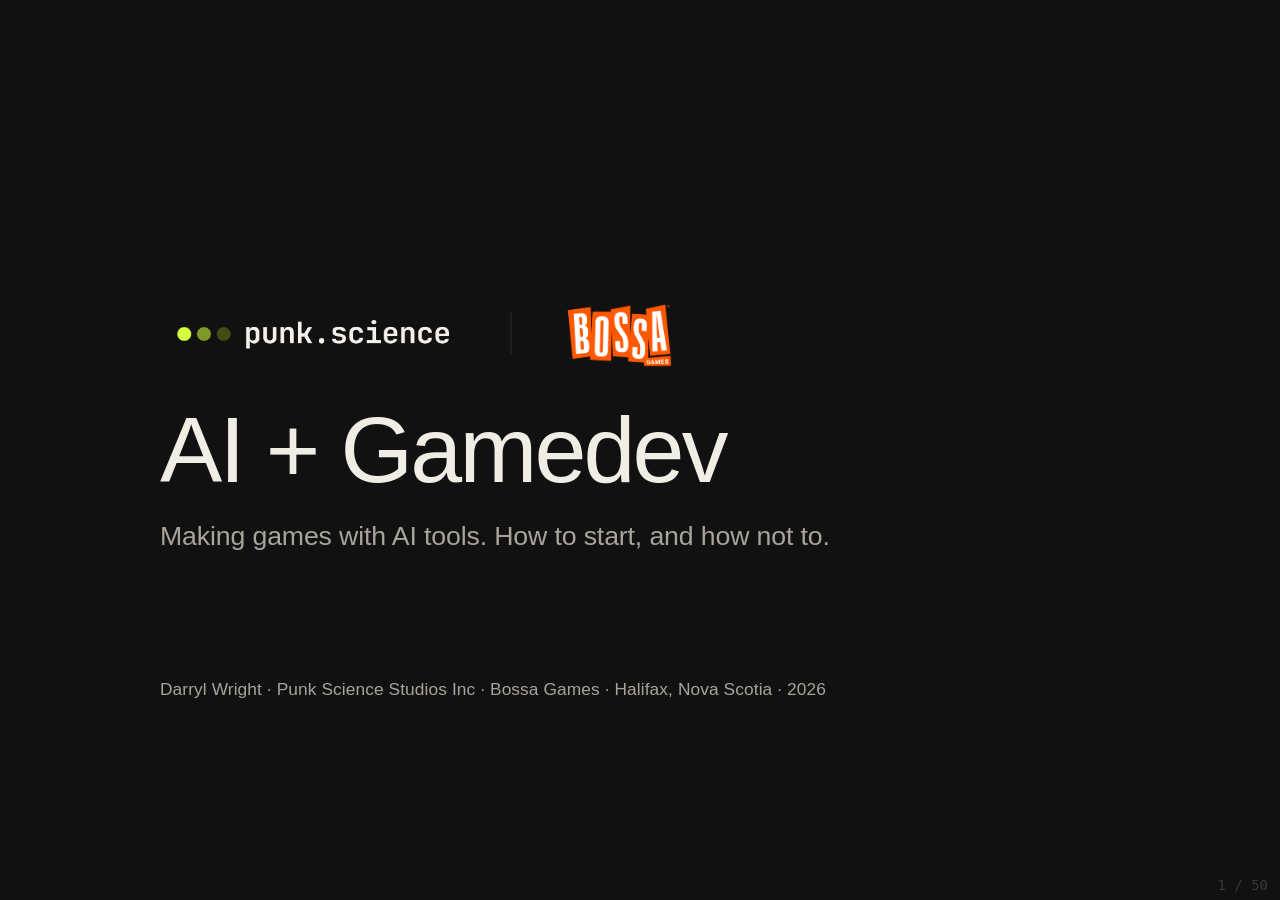
==== commit 5b278e88: "Copy edits: harness, model rule, agent-ready codebase, art pipeline, back end, context window; drop " ====
--- a/deck/index.html
+++ b/deck/index.html
@@ -29,9 +29,9 @@
   <div class="titleblock"><div class="kicker">Before we start</div><h1 class="title">What I'm going to skip</h1></div>
   <div class="content">
     <ul class="tips">
-      <li class="frag"><b>What an LLM is</b> and how it works. You've heard it. You've probably heard it twice.</li>
-      <li class="frag"><b>Chatbots</b> and the prompt-and-response loop. This talk is about the other loop.</li>
-      <li class="frag"><b>Third-party publishing.</b> That's a different talk, and frankly a different decade.</li>
+      <li class="frag"><b>What an LLM is</b> and how it works.</li>
+      <li class="frag"><b>Chatbots</b> and the prompt-and-response loop.</li>
+      <li class="frag"><b>Third-party publishing.</b></li>
     </ul>
   </div>
   <div class="footer"><span>AI + Gamedev · punk.science</span><span class="dots"><i></i><i></i><i></i></span></div>
@@ -39,7 +39,7 @@
 
 <!-- 3 cover -->
 <section class="slide" id="cover">
-  <div class="titleblock"><div class="kicker">Forty-five minutes, then fifteen of questions</div><h1 class="title">What we're going to cover</h1></div>
+  <div class="titleblock"><div class="kicker">Forty-five minutes + fifteen minutes for questions</div><h1 class="title">What we're going to cover</h1></div>
   <div class="content">
     <div class="cols">
       <ul class="tips dense">
@@ -61,7 +61,7 @@
         <li>Questions</li>
       </ul>
     </div>
-    <div class="lead" style="position:absolute;bottom:0;left:0"><span class="signal">AI does not one-shot a game.</span> It accelerates a discipline. That's the whole talk — the rest is evidence.</div>
+    <div class="lead" style="position:absolute;bottom:0;left:0"><span class="signal">You could one-shot a game, but game developers care more.</span> AI accelerates a well-honed discipline.</div>
   </div>
   <div class="footer"><span>AI + Gamedev · punk.science</span><span class="dots"><i></i><i></i><i></i></span></div>
 </section>
@@ -75,43 +75,57 @@
 
 <!-- 5 ring -->
 <section class="slide" id="ring">
-  <div class="titleblock"><div class="kicker">Same stages. Faster. Alone, if you have to.</div><h1 class="title">The same ring, on fast-forward</h1></div>
+  <div class="titleblock"><div class="kicker">Same stages. Every one of them faster.</div><h1 class="title">The same process, but faster</h1></div>
   <div class="content">
     <svg viewBox="0 0 1728 660" width="1728" height="660">
-      <g transform="translate(480,330)" fill="none" stroke-width="28" stroke-linecap="butt">
-        <path stroke="#7A8800" d="M 0 -260 A 260 260 0 0 1 237.5 -105.7"/>
-        <path stroke="#7A8800" d="M 247.3 -80.3 A 260 260 0 0 1 174.0 193.2"/>
-        <path stroke="#7A8800" d="M 152.8 210.3 A 260 260 0 0 1 -130 225.2"/>
-        <path stroke="#7A8800" d="M -152.8 210.3 A 260 260 0 0 1 -254.3 54.1"/>
-        <path stroke="#7A8800" d="M -247.3 -80.3 A 260 260 0 0 1 -130 -225.2"/>
-        <path class="frag" stroke="#C8DF00" d="M 0 -260 A 260 260 0 0 1 237.5 -105.7"/>
-        <path class="frag" stroke="#C8DF00" d="M 247.3 -80.3 A 260 260 0 0 1 174.0 193.2"/>
-        <path class="frag" stroke="#C8DF00" d="M -152.8 210.3 A 260 260 0 0 1 -254.3 54.1"/>
+      <!-- ring: 5 segments, r=250, stroke 28, 6° gaps; live ops ends with a 24° gap -->
+      <g transform="translate(640,330)" fill="none" stroke-width="28" stroke-linecap="butt">
+        <path stroke="#7A8800" d="M 0 -250 A 250 250 0 0 1 228.4 -101.7"/>
+        <path stroke="#7A8800" d="M 237.8 -77.3 A 250 250 0 0 1 167.3 185.8"/>
+        <path stroke="#7A8800" d="M 146.9 202.3 A 250 250 0 0 1 -125 216.5"/>
+        <path stroke="#7A8800" d="M -146.9 202.3 A 250 250 0 0 1 -244.5 52.1"/>
+        <path stroke="#7A8800" d="M -237.8 -77.3 A 250 250 0 0 1 -125 -216.5"/>
+        <g class="frag">
+          <path stroke="#C8DF00" d="M 0 -250 A 250 250 0 0 1 228.4 -101.7"/>
+          <path stroke="#C8DF00" d="M 237.8 -77.3 A 250 250 0 0 1 167.3 185.8"/>
+          <path stroke="#C8DF00" d="M 146.9 202.3 A 250 250 0 0 1 -125 216.5"/>
+          <path stroke="#C8DF00" d="M -146.9 202.3 A 250 250 0 0 1 -244.5 52.1"/>
+          <path stroke="#C8DF00" d="M -237.8 -77.3 A 250 250 0 0 1 -125 -216.5"/>
+        </g>
       </g>
-      <g transform="translate(480,330)">
-        <text x="180" y="-250">Ideation</text>
-        <text x="300" y="90">Preproduction</text>
-        <text x="16" y="318" text-anchor="middle">Production</text>
-        <text x="-300" y="120" text-anchor="end">Deployment</text>
-        <text x="-250" y="-200" text-anchor="end">Live ops</text>
-        <text class="sm" x="-30" y="-290" text-anchor="end">The ring never closes</text>
+      <!-- each segment's sub-stages sit beside it -->
+      <g transform="translate(640,330)">
+        <g><text x="150" y="-270">Ideation</text>
+           <text class="sm" x="150" y="-236">Inspiration strikes anywhere,</text><text class="sm" x="150" y="-206">at any time</text></g>
+        <g><text x="300" y="-20">Preproduction</text>
+           <text class="sm" x="300" y="14">Planning · prototyping · design</text></g>
+        <g><text x="0" y="308" text-anchor="middle">Production</text>
+           <text class="sm" x="0" y="342" text-anchor="middle">Vertical slice · alpha · beta · gold (RIP) · soft launch</text>
+           <text class="sm" x="0" y="372" text-anchor="middle">Building and iteration · QA · art direction</text></g>
+        <g><text x="-300" y="-20" text-anchor="end">Deployment</text>
+           <text class="sm" x="-300" y="14" text-anchor="end">Source control · CI/CD · publishing</text><text class="sm" x="-300" y="44" text-anchor="end">DLC · kill switches</text></g>
+        <g><text x="-150" y="-270" text-anchor="end">Live ops</text>
+           <text class="sm" x="-150" y="-236" text-anchor="end">Patches · seasons · telemetry</text><text class="sm" x="-150" y="-206" text-anchor="end">the next version</text></g>
+      
       </g>
-      <g transform="translate(1000,0)">
-        <text class="sm" y="40">Ideation · planning · prototyping · design</text>
-        <text class="sm" y="80">Vertical slice · alpha · beta · gold (RIP) · soft launch</text>
-        <text class="sm" y="120">Building and iteration · QA · art direction</text>
-        <text class="sm" y="160">Source control · CI/CD · publishing · DLC · kill switches</text>
-        <text class="sm" y="200">Live ops: patches, seasons, telemetry, the next version</text>
+      <!-- the argument, in two builds -->
+      <g transform="translate(1180,120)">
         <g class="frag">
-          <rect x="0" y="270" width="28" height="28" fill="#C8DF00"/>
-          <text x="48" y="293">Where AI compresses time</text>
-          <text class="sm" x="48" y="333">Ideation · prototyping · boilerplate · CI scripting</text>
-          <rect x="0" y="390" width="28" height="28" fill="#7A8800"/>
-          <text x="48" y="413">Where it does not</text>
-          <text class="sm" x="48" y="453">Design taste · QA judgement · art direction ·</text>
-          <text class="sm" x="48" y="487">publishing relationships</text>
-          <text class="sm" x="0" y="570">Every stage still happens. It happens in days now,</text>
-          <text class="sm" x="0" y="604">and one person can run the whole ring. I have.</text>
+          <rect x="0" y="0" width="28" height="28" fill="#C8DF00"/>
+          <text x="48" y="23">Every stage still happens.</text>
+          <text class="sm" x="48" y="63">Ideas, plans, code, art, builds, ops. None of them</text>
+          <text class="sm" x="48" y="93">go away. AI compresses all five — Production most</text>
+          <text class="sm" x="48" y="123">of all, because that is where the code and art get</text>
+          <text class="sm" x="48" y="153">iterated upon.</text>
+        </g>
+        <g class="frag">
+          <rect x="0" y="210" width="28" height="28" fill="#F0EDE4"/>
+          <text x="48" y="233">What stays human, in every stage.</text>
+          <text class="sm" x="48" y="273">Direction. Taste. Design. Knowing a build is</text>
+          <text class="sm" x="48" y="303">good enough. Art direction. The publisher</text>
+          <text class="sm" x="48" y="333">relationship. The decision to ship.</text>
+          <text class="sm" x="48" y="393">Gold is dead. Ship-and-forget is dead. The process</text>
+          <text class="sm" x="48" y="423">moves in days now.</text>
         </g>
       </g>
     </svg>
@@ -128,21 +142,17 @@
 
 <!-- 7 stack -->
 <section class="slide" id="stack">
-  <div class="titleblock"><div class="kicker">A vocabulary contract, because these words mean something different down the hall</div><h1 class="title">When I say these words, I mean this</h1></div>
+  <div class="titleblock"><h1 class="title">Defining Our Terms</h1></div>
   <div class="content">
     <svg viewBox="0 0 1728 660" width="1728" height="660">
       <g>
-        <rect class="node" x="0" y="0" width="1100" height="88"/><text x="32" y="54">Front end</text><text class="sm" x="1068" y="54" text-anchor="end">UI, UX, HUD. Anything flat or 3D that floats above the world, in the player's own context</text>
-        <rect class="node" x="0" y="104" width="1100" height="88"/><text x="32" y="158">Game</text><text class="sm" x="1068" y="158" text-anchor="end">The world under the HUD: play, mechanics, systems</text>
-        <rect class="node" x="0" y="208" width="1100" height="88"/><text x="32" y="262">SDK</text><text class="sm" x="1068" y="262" text-anchor="end">Software development kit. An embedded third-party library that gives you a service out of the box</text>
-        <line class="bd" x1="0" y1="330" x2="1100" y2="330"/><text class="sm" x="1100" y="322" text-anchor="end">Client boundary · the client is everything above this line, running on the player's device</text>
-        <rect class="node" x="0" y="360" width="1100" height="88"/><text x="32" y="414">API</text><text class="sm" x="1068" y="414" text-anchor="end">Application programming interface. REST endpoints the client calls; sometimes what an SDK exposes</text>
-        <rect class="node" x="0" y="464" width="1100" height="88"/><text x="32" y="518">Server</text><text class="sm" x="1068" y="518" text-anchor="end">On a device, on a platform, or in the cloud. Invisible either way</text>
-        <rect class="node" x="0" y="568" width="1100" height="88"/><text x="32" y="622">Back end</text><text class="sm" x="1068" y="622" text-anchor="end">The server, the infrastructure, and everything attached to it</text>
-      </g>
-      <g transform="translate(1180,0)">
-        <text y="54">Client</text><text class="sm" y="94">The game as a whole,</text><text class="sm" y="128">running on the player's</text><text class="sm" y="162">platform or device.</text>
-        <text y="260">Dashed line = boundary</text><text class="sm" y="300">Solid box = a thing.</text><text class="sm" y="334">Same rule on every</text><text class="sm" y="368">diagram in this deck.</text>
+        <rect class="node" x="0" y="0" width="1100" height="88"/><text x="32" y="54">Front end</text>
+        <rect class="node" x="0" y="104" width="1100" height="88"/><text x="32" y="158">Game</text>
+        <rect class="node" x="0" y="208" width="1100" height="88"/><text x="32" y="262">SDK</text>
+        <line class="bd" x1="0" y1="330" x2="1100" y2="330"/><text class="sm" x="1100" y="322" text-anchor="end" fill="#C8DF00">Client</text>
+        <rect class="node" x="0" y="360" width="1100" height="88"/><text x="32" y="414">API</text>
+        <rect class="node" x="0" y="464" width="1100" height="88"/><text x="32" y="518">Server</text>
+        <rect class="node" x="0" y="568" width="1100" height="88"/><text x="32" y="622">Back end</text>
       </g>
     </svg>
   </div>
@@ -158,29 +168,11 @@
 
 <!-- 9 illustration -->
 <section class="slide" id="horse">
-  <div class="titleblock"><div class="kicker">The model</div><h1 class="title">A brain full of facts</h1></div>
-  <div class="content">
-    <div class="statement" style="position:absolute;left:0;top:340px;font-size:72px">No legs,<br>no direction.</div>
-    <div class="caption" style="position:absolute;left:0;top:560px;width:700px">The harness is the tool for intention and focus. It gives the horse two things it doesn't have: reach, and restraint.</div>
-    <svg viewBox="0 0 900 700" width="990" height="770" style="position:absolute;left:830px;top:-110px" aria-label="a rearing horse with no legs; a composed rider holds a single lime rein">
-      <path fill="#F0EDE4" d="M198 152 L236 96 L262 82 L272 112 L318 134 L372 208 L430 330 L470 430 L440 560 L720 560 L716 470 L700 380 L672 320 L610 290 L560 300 L520 262 L470 210 L400 160 L330 118 L292 104 L262 130 L230 150 Z"/>
-      <path fill="#111111" d="M262 130 L300 150 L268 168 Z"/>
-      <path fill="#111111" d="M360 222 L412 300 L372 296 Z"/>
-      <path fill="#111111" d="M470 430 L500 500 L468 508 Z"/>
-      <path fill="#111111" d="M560 560 L590 470 L610 560 Z"/>
-      <path fill="#111111" d="M640 560 L664 490 L680 560 Z"/>
-      <path fill="#111111" d="M236 96 L252 74 L256 96 Z"/>
-      <g transform="translate(560,250) rotate(38)">
-        <rect x="-34" y="-140" width="68" height="150" fill="#F0EDE4"/>
-        <circle cx="0" cy="-176" r="30" fill="#F0EDE4"/>
-        <rect x="-34" y="10" width="26" height="70" fill="#F0EDE4"/>
-        <rect x="8" y="10" width="26" height="70" fill="#F0EDE4"/>
-      </g>
-      <path fill="none" stroke="#F0EDE4" stroke-width="5" stroke-linecap="butt" d="M572 176 L398 246"/>
-      <path fill="none" stroke="#F0EDE4" stroke-width="5" stroke-linecap="butt" d="M556 202 L392 256"/>
-      <circle cx="392" cy="250" r="10" fill="#F0EDE4"/>
-      <path fill="none" stroke="#C8DF00" stroke-width="5" stroke-linecap="butt" d="M390 250 Q300 190 215 145"/>
-    </svg>
+  <div class="titleblock"><div class="kicker">The model</div><h1 class="title">A brain full of inert knowledge, with no action</h1></div>
+  <div class="content">
+    <div class="statement" style="position:absolute;left:0;top:200px;font-size:72px">No legs,<br>no direction.</div>
+    <div class="caption" style="position:absolute;left:0;top:420px;width:820px">The harness is the tool for intention and focus. It gives the horse the two things it doesn't have on its own: reach, and restraint.</div>
+    <div class="media" style="position:absolute;right:0;top:0;width:660px;height:660px"><img src="assets/img/harness-horse.jpg" alt="A rider in a Programmer shirt on a circuit-board horse labelled AI Model, holding a harness labelled Harness" style="width:100%;height:100%;object-fit:cover"></div>
   </div>
   <div class="footer"><span>03 · What's a harness</span><span class="dots"><i></i><i></i><i></i></span></div>
 </section>
@@ -283,7 +275,7 @@
 
 <!-- 14 taxonomy -->
 <section class="slide" id="taxonomy">
-  <div class="titleblock"><div class="kicker">By kind, then by where it comes from</div><h1 class="title">The cells outlive the names</h1></div>
+  <div class="titleblock"><div class="kicker">By kind, then by where it comes from</div><h1 class="title">The categories outlive the model names</h1></div>
   <div class="content">
     <div class="cells">
       <div class="cell"><div class="lead">Tool-calling</div><div class="caption">Can drive a harness: read, write, run, check. The only kind that matters for an agent. Most frontier and open-weights models now qualify.</div></div>
@@ -293,7 +285,7 @@
       <div class="cell"><div class="lead">Open weights, China</div><div class="caption">Qwen 3.8, DeepSeek V4, Kimi K3, GLM-5.3. Run them anywhere, including your own box. Read the licence.</div></div>
       <div class="cell rec"><div class="lead">Canadian</div><div class="caption">Cohere's Command A+ and Command A, out of Toronto. North Mini Code: 30B, Apache-2.0, runs locally. It exists, and it's a lot closer to home.</div></div>
     </div>
-    <div class="caption" style="margin-top:24px">Model names as of 2026-09-20. The six cells will still be here next year. Some of the names won't.</div>
+    <div class="caption" style="margin-top:24px">Model names as of 2026-09-20. The six categories will still be here next year. Some of the model names won't.</div>
   </div>
   <div class="footer"><span>04 · The model landscape</span><span class="dots"><i></i><i></i><i></i></span></div>
 </section>
@@ -319,7 +311,7 @@
 
 <!-- 16 statement -->
 <section class="slide stmt" id="rule">
-  <div class="statement">Frontier to plan.<br>Cheap to grind.<br>Local when it's <span class="signal">yours</span>.</div>
+  <div class="statement" style="font-size:80px">Frontier to plan.<br>Cheap to grind.<br>Local when you can afford the hardware,<br>or <span class="signal">need privacy</span>.</div>
   <div class="footer"><span>04 · The model landscape</span><span class="dots"><i></i><i></i><i></i></span></div>
 </section>
 
@@ -452,7 +444,7 @@
       </div>
       <div class="well">
         <div class="lead">Desktops <span class="dim">hide and simplify.</span></div>
-        <div class="body">And somehow end up more complicated. In Claude Desktop I honestly don't know where I'm supposed to do what, and when it works on a codebase I can't tell you where my changes actually landed. Same with Buzz.<br><br>A chat window with a repo attached is still a chat window.</div>
+        <div class="body">And somehow end up more complicated. In Claude Desktop I don't know where I'm supposed to do what, and when it works on a codebase I can't tell you where my changes actually landed. Same with Buzz.<br><br>A chat window with a repo attached is still a chat window.</div>
       </div>
     </div>
     <div class="caption" style="position:absolute;bottom:0;left:0">My daily loop: plan in the vault, grill the plan, init the folder, implement in small commits, review, repeat.</div>
@@ -574,16 +566,16 @@
 
 <!-- 29 the agent can -->
 <section class="slide" id="agentcan">
-  <div class="titleblock"><div class="kicker">Architecture is for the two parties who still have to work in the code: the agent, and the team</div><h1 class="title">Is this codebase ready for an agent?</h1></div>
-  <div class="content">
-    <ul class="tips">
-      <li class="frag"><b>Find</b> where a thing lives. One system per folder, named for what it is.</li>
-      <li class="frag"><b>Build</b> it itself. One command. No clicking, no "works on my machine."</li>
-      <li class="frag"><b>Test</b> it itself. Tests beside the module, mapped to the Gherkin in the plan.</li>
-      <li class="frag"><b>Read</b> the plan. AGENTS.md, the GDD, the art bible, all in the repo.</li>
-      <li class="frag"><b>See</b> the result. A dev server, a screenshot tool, a render script, a log it can grep.</li>
+  <div class="titleblock"><div class="kicker">Architecture is for the two parties who still have to work in the code: the agent, and the team</div><h1 class="title">When is a codebase ready for an agent?</h1></div>
+  <div class="content">
+    <ul class="tips" style="width:1728px">
+      <li class="frag"><b>When it's indexed.</b> The codebase-memory skill builds a knowledge graph of the functions, classes and calls, so "who calls this?" is a query the agent runs, not a hundred files it reads.</li>
+      <li class="frag"><b>When it builds from one command.</b> The agent runs the build exactly the way you do. No clicking through an editor.</li>
+      <li class="frag"><b>When it tests from one command.</b> The tests sit beside the modules and map back to the scenarios in the plan.</li>
+      <li class="frag"><b>When the plan is in the repo.</b> AGENTS.md, the GDD, the art bible. The agent reads them at the start of every task.</li>
+      <li class="frag"><b>When the agent can see what it did.</b> A dev server, a screenshot tool, a render script, a log it can search.</li>
     </ul>
-    <div class="lead frag" style="position:absolute;bottom:0;left:0">A 4,000-line <span class="mono">game.js</span> fails every one of these. I know, because I've written it.</div>
+    <div class="caption frag" style="position:absolute;bottom:0;left:0;width:1728px">One more thing. AI is not the best tool for walking a tree, parsing a file, or rote replacement such as linting and renaming. It can do those things. Should it? Use the linter, and save the model for the parts that need judgement.</div>
   </div>
   <div class="footer"><span>08 · Good architecture</span><span class="dots"><i></i><i></i><i></i></span></div>
 </section>
@@ -615,20 +607,20 @@
 
 <!-- 32 art pipeline -->
 <section class="slide" id="artpipe">
-  <div class="titleblock"><div class="kicker">Where the assets come from</div><h1 class="title">The AI art pipeline, honestly</h1></div>
+  <div class="titleblock"><div class="kicker">Where the assets come from</div><h1 class="title">The AI art pipeline</h1></div>
   <div class="content">
     <svg viewBox="0 0 1728 660" width="1728" height="660">
-      <rect class="node" x="0" y="40" width="380" height="140"/><text x="32" y="98">Art bible</text><text class="sm" x="32" y="140">The Art agent, then a human</text>
+      <rect class="node" x="0" y="40" width="380" height="140"/><text x="32" y="98">Art bible</text><text class="sm" x="32" y="140">Human, ideally. Agent otherwise.</text>
       <line class="st si" x1="380" y1="110" x2="470" y2="110"/>
       <rect class="node" x="474" y="0" width="380" height="120"/><text x="506" y="50">2D: image model</text><text class="sm" x="506" y="92">Flux, Imagen, GPT Image</text>
-      <rect class="node" x="474" y="140" width="380" height="120"/><text x="506" y="190">3D: SDF or generator</text><text class="sm" x="506" y="232">sdf-modelling · Meshy · Tripo · Customuse</text>
+      <rect class="node" x="474" y="140" width="380" height="120"/><text x="506" y="190">3D: signed-distance field, or generator</text><text class="sm" x="506" y="232">sdf-modelling · Meshy · Tripo · Customuse</text>
       <line class="st de" x1="854" y1="60" x2="944" y2="60"/><line class="st de" x1="854" y1="200" x2="944" y2="200"/>
       <rect class="node" x="948" y="0" width="380" height="120"/><text x="980" y="50">Sprite sheet</text><text class="sm" x="980" y="92">Atlas, palette lint</text>
       <rect class="node" x="948" y="140" width="380" height="120"/><text x="980" y="190">Blender</text><text class="sm" x="980" y="232">Retopo, rig, clean up, glTF</text>
       <line class="st de" x1="1328" y1="60" x2="1418" y2="110"/><line class="st de" x1="1328" y1="200" x2="1418" y2="150"/>
       <rect class="node" x="1422" y="70" width="306" height="120"/><text x="1454" y="120">Engine</text><text class="sm" x="1454" y="162">glTF in, done</text>
       <g class="frag">
-        <text x="0" y="360" style="font-size:40px;font-weight:500">Let's be honest: this is still the weak point of the whole process.</text>
+        <text x="0" y="360" style="font-size:40px;font-weight:500">This is still the weak point of the whole process.</text>
         <text x="0" y="440"><tspan fill="#C8DF00" font-weight="600">Humans</tspan> for decisions, direction, taste and concepts.</text>
         <text x="0" y="500">AI tooling for the repetitive and the many: variants, sheets, filler, retakes.</text>
         <text class="sm" x="0" y="580">The art bible and a human eye are what keep it from looking like AI slop. Nothing else does.</text>
@@ -743,14 +735,14 @@
         <li class="frag"><b>An API</b> the agent scaffolds: REST or WebSocket, same session as the client.</li>
         <li class="frag"><b>CI</b> that builds every push. Snail's Pace publishes an Android build on every merge.</li>
         <li class="frag"><b>A kill switch.</b> Because live ops.</li>
-        <li class="frag"><b>A plan for success.</b> Scale is a good problem to have, and the agent can read the bill.</li>
+        <li class="frag"><b>A plan for success.</b> Scale is a good problem to have.</li>
       </ul>
       <div class="well">
         <div class="body">Snail's Pace has no server of its own. The race syncs between two phones over Nostr relays, and the invite is a link the studio site serves. A protocol did the back end. That's not a trick — that's the point of a protocol.</div>
         <div class="qrs three" style="justify-content:start;gap:48px;margin-top:40px;grid-template-columns:repeat(3,200px)">
           <figure><div class="qr" style="width:200px;padding:16px"><img src="assets/qr/flyio.svg" alt=""></div><figcaption class="caption">fly.io</figcaption></figure>
           <figure><div class="qr" style="width:200px;padding:16px"><img src="assets/qr/websavers.svg" alt=""></div><figcaption class="caption">websavers.ca<br>Halifax, since 2004</figcaption></figure>
-          <figure><div class="qr" style="width:200px;padding:16px"><img src="assets/qr/nostr.svg" alt=""></div><figcaption class="caption">nostr.com</figcaption></figure>
+          <figure><div class="qr" style="width:200px;padding:16px"><img src="assets/qr/nostr-book.svg" alt=""></div><figcaption class="caption">nostr-book.org</figcaption></figure>
         </div>
       </div>
     </div>
@@ -801,14 +793,14 @@
 
 <!-- 42 context window -->
 <section class="slide" id="window">
-  <div class="titleblock"><div class="kicker">The counterweight to "more context"</div><h1 class="title">Keep one eye on the window</h1></div>
+  <div class="titleblock"><div class="kicker">The counterweight to "more context is better"</div><h1 class="title">Keep your eye on the context window</h1></div>
   <div class="content">
     <ul class="tips">
-      <li class="frag"><b>It fills</b> faster than you think. Every file read, every tool result, every screenshot is in there.</li>
-      <li class="frag"><b>Watch</b> the status line. The harness tells you how much is left. Nobody reads it until it's gone.</li>
-      <li class="frag"><b>Compaction</b> is lossy. When the harness summarizes to make room, the detail you cared about is exactly what goes.</li>
-      <li class="frag"><b>Hand off</b> instead of pushing on. Write the state to a file, start a fresh session, point it at the file.</li>
-      <li class="frag"><b>Scrollback</b> is not context. The plan in the repo is context. The argument you had an hour ago is not.</li>
+      <li class="frag"><b>It fills up faster than you expect.</b> Every file the agent reads, every tool result, every screenshot goes into the window and stays there.</li>
+      <li class="frag"><b>Watch the status line.</b> The harness shows you how much of the window is left. Most people don't look at it until it has run out.</li>
+      <li class="frag"><b>Compaction loses things.</b> When the harness summarizes the conversation to make room, the specific detail you cared about is usually what gets dropped.</li>
+      <li class="frag"><b>Hand off instead of pushing on.</b> Write the current state to a file, start a fresh session, and point the new session at that file.</li>
+      <li class="frag"><b>Scrollback is not context.</b> The plan in the repo is context. The argument you had with the agent an hour ago is not, and it will not survive.</li>
     </ul>
   </div>
   <div class="footer"><span>12 · Prompt and context tips</span><span class="dots"><i></i><i></i><i></i></span></div>
@@ -867,21 +859,6 @@
         <div class="caption" style="width:400px;margin-top:32px">Keyboard: W/S thrust, arrows aim, Space/Ctrl trim. A controller works too.</div>
       </div>
     </div>
-  </div>
-  <div class="footer"><span>14 · Start tonight</span><span class="dots"><i></i><i></i><i></i></span></div>
-</section>
-
-<!-- 49 start tonight -->
-<section class="slide" id="tonight">
-  <div class="titleblock"><div class="kicker">Five steps, one evening</div><h1 class="title">What to do when you get home</h1></div>
-  <div class="content">
-    <ul class="tips">
-      <li class="frag"><b>Install</b> one terminal harness. Claude Code, Codex, OpenCode or Pi. Just one.</li>
-      <li class="frag"><b>Clone</b> the skills from the QR wall on the next slide. Read two of them.</li>
-      <li class="frag"><b>Make</b> a folder. Init it. Everything about the game lives in there from now on.</li>
-      <li class="frag"><b>Brainstorm</b> a one-page GDD, then let the agent grill you until it closes.</li>
-      <li class="frag"><b>Build</b> the smallest playable thing that runs in a browser. One mechanic. Then the ring turns.</li>
-    </ul>
   </div>
   <div class="footer"><span>14 · Start tonight</span><span class="dots"><i></i><i></i><i></i></span></div>
 </section>
--- a/deck/deck.css
+++ b/deck/deck.css
@@ -150,3 +150,4 @@
 .qrs.tight .qr { width: 200px; padding: 16px; }
 .qrs.tight figcaption { margin-top: 8px; font-size: 22px; line-height: 1.3; }
 .cols ul.tips { width: auto; }
+#agentcan ul.tips li { font-size: 30px; margin-bottom: 18px; }
